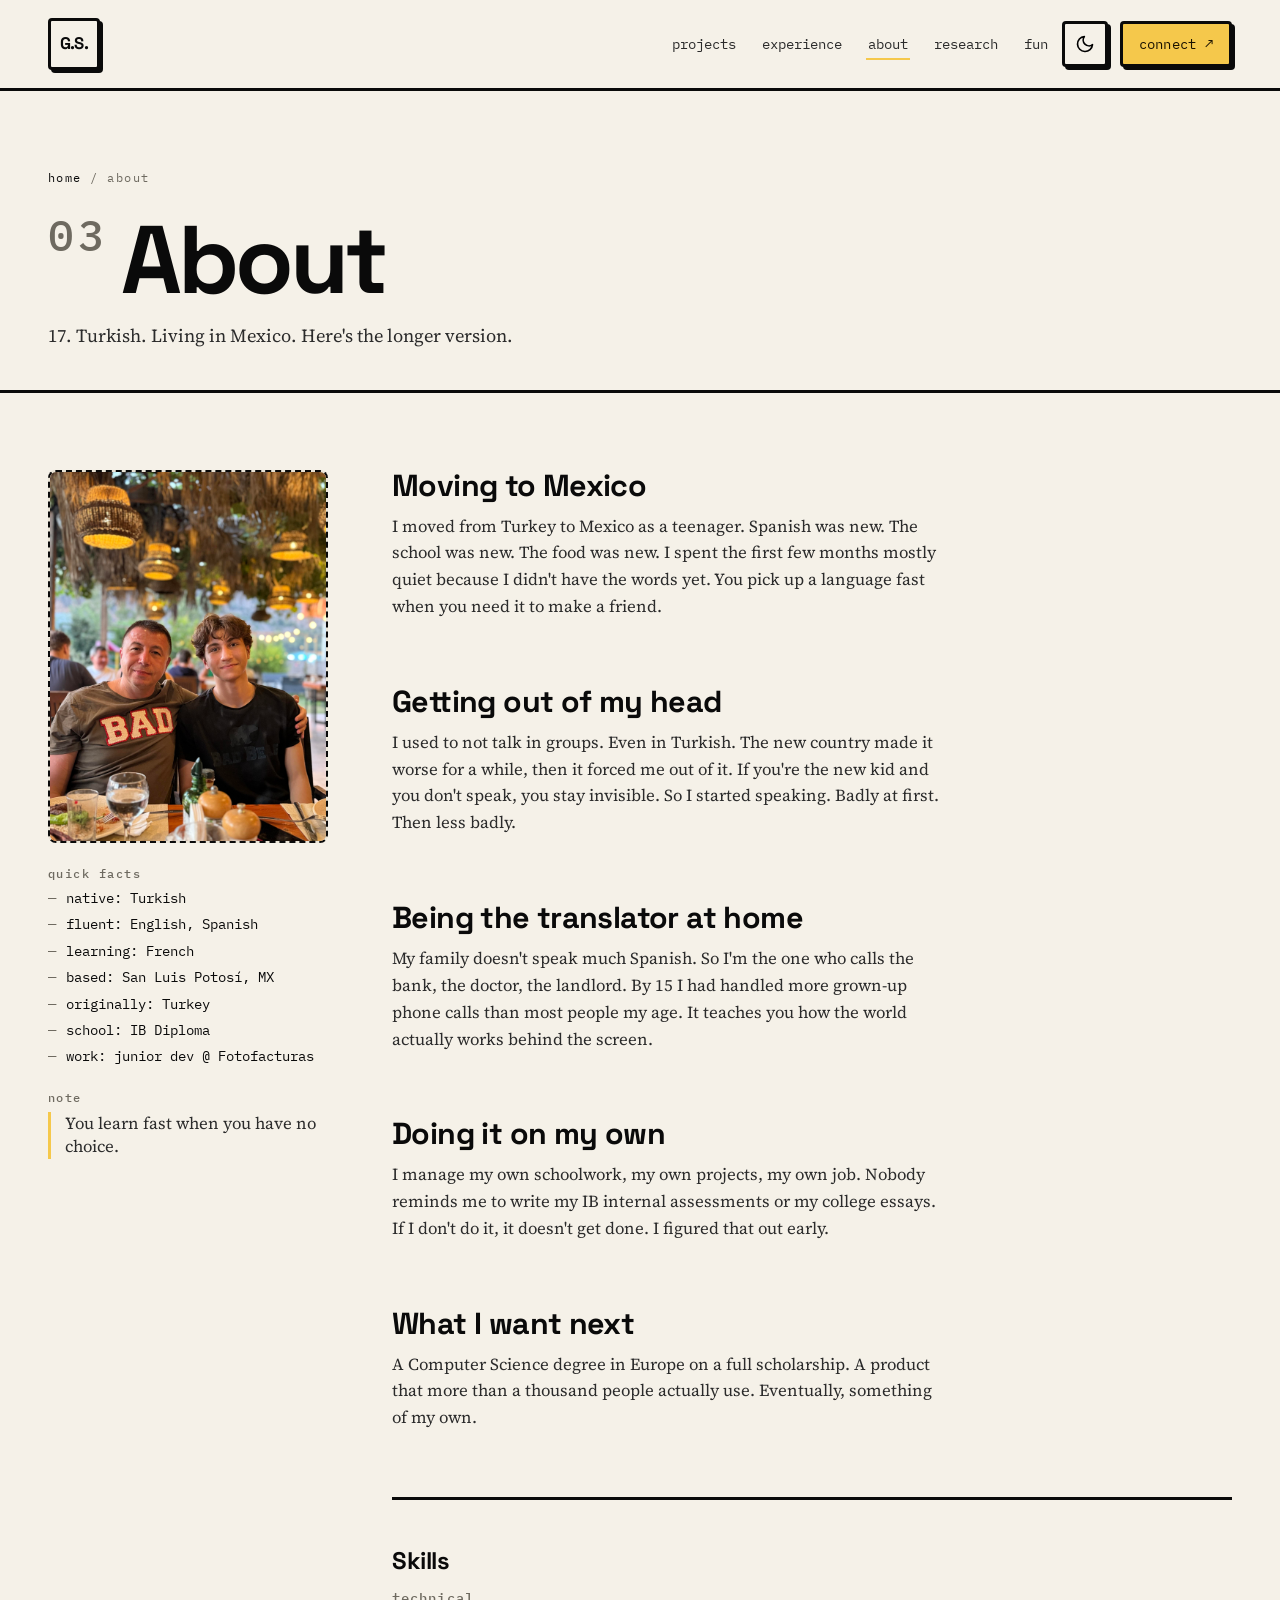
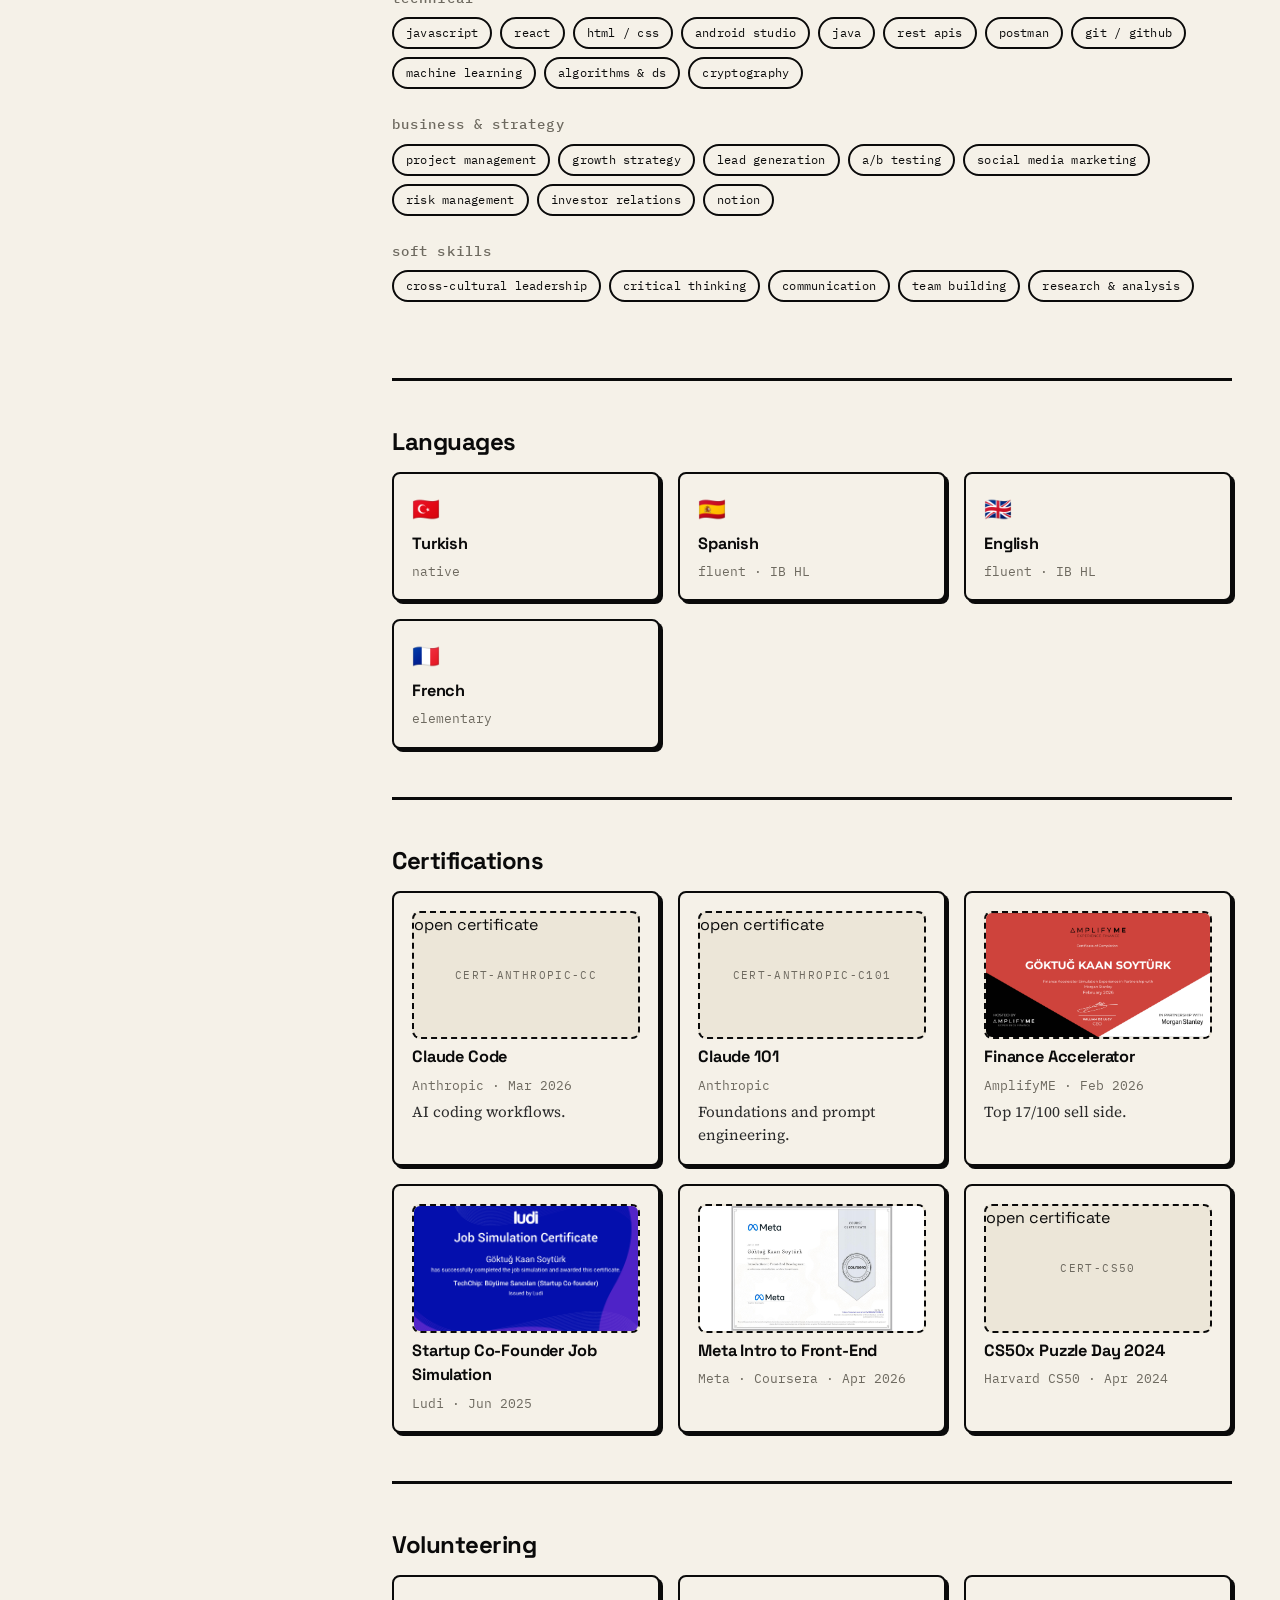
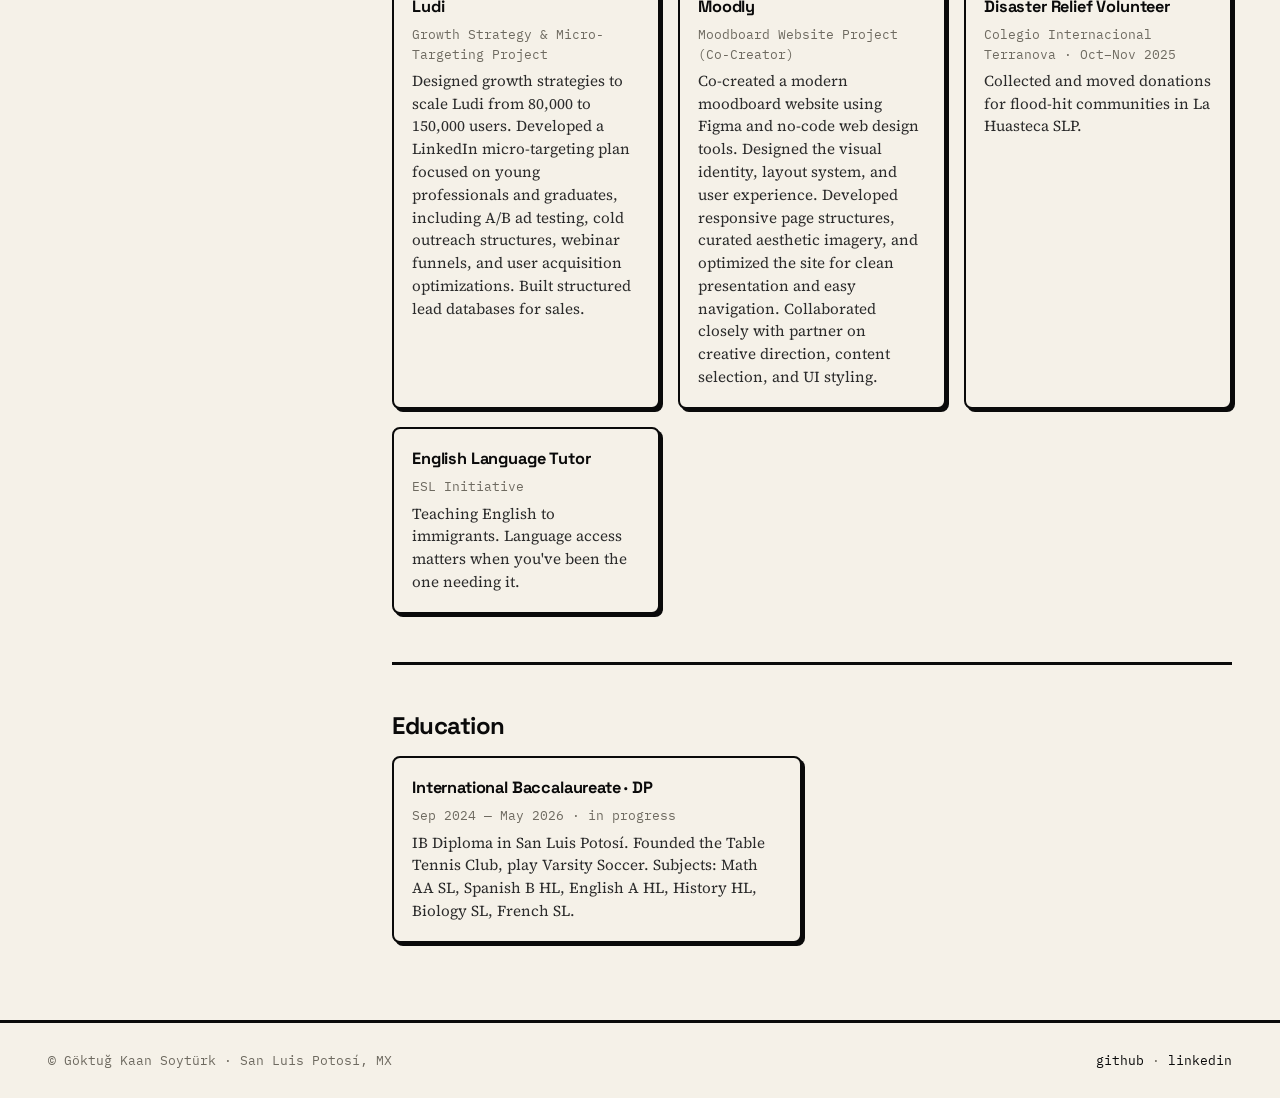
==== about/index.html @ 423036a8 "Website changed completely New layout, design, UX, and a coding approach." ====
<!doctype html>
<html lang="en">
  <head>
    <meta charset="UTF-8" />
    <meta name="viewport" content="width=device-width, initial-scale=1" />
    <title>About — Göktuğ Kaan Soytürk</title>
    <meta
      name="description"
      content="17. Turkish. Living in Mexico. Skills, languages, certifications, education."
    />
    <link rel="shortcut icon" type="image/png" href="/favicon.png" />
    <link rel="preconnect" href="https://fonts.googleapis.com" />
    <link rel="preconnect" href="https://fonts.gstatic.com" crossorigin />
    <link
      href="https://fonts.googleapis.com/css2?family=IBM+Plex+Mono:wght@400;500&family=Source+Serif+4:opsz,wght@8..60,400;8..60,600&family=Space+Grotesk:wght@400;500;600;700&display=swap"
      rel="stylesheet"
    />
    <link rel="stylesheet" href="/assets/css/tokens.css" />
    <link rel="stylesheet" href="/assets/css/base.css" />
    <link rel="stylesheet" href="/assets/css/components.css" />
    <link rel="stylesheet" href="/assets/css/subpage.css" />
    <script>
      (function () {
        var t = localStorage.getItem("gks-theme");
        if (t !== "dark" && t !== "light")
          t = matchMedia("(prefers-color-scheme: dark)").matches
            ? "dark"
            : "light";
        document.documentElement.setAttribute("data-theme", t);
      })();
    </script>
  </head>
  <body>
    <header class="site-nav">
      <a class="monogram" href="/" aria-label="Home">G.S.</a>
      <div class="nav-right">
        <nav class="nav-links" aria-label="Primary">
          <a href="/projects/">projects</a>
          <a href="/experience/">experience</a>
          <a href="/about/">about</a>
          <a href="/research/">research</a>
          <a href="/fun/">fun</a>
        </nav>
        <button class="theme-toggle" type="button" aria-label="Toggle theme">
          <svg
            class="moon"
            viewBox="0 0 24 24"
            fill="none"
            stroke="currentColor"
            stroke-width="2"
            stroke-linecap="round"
            stroke-linejoin="round"
          >
            <path d="M21 12.79A9 9 0 1 1 11.21 3 7 7 0 0 0 21 12.79z" />
          </svg>
          <svg
            class="sun"
            viewBox="0 0 24 24"
            fill="none"
            stroke="currentColor"
            stroke-width="2"
            stroke-linecap="round"
            stroke-linejoin="round"
          >
            <circle cx="12" cy="12" r="4" />
            <path
              d="M12 2v2M12 20v2M4.93 4.93l1.41 1.41M17.66 17.66l1.41 1.41M2 12h2M20 12h2M4.93 19.07l1.41-1.41M17.66 6.34l1.41-1.41"
            />
          </svg>
        </button>
        <a class="btn btn--accent" href="/contact/">connect ↗</a>
      </div>
    </header>

    <main class="subpage">
      <section class="subpage-head">
        <p class="crumb"><a href="/">home</a> / about</p>
        <h1 class="subpage-title"><span class="num">03</span>About</h1>
        <p class="subpage-blurb">
          17. Turkish. Living in Mexico. Here's the longer version.
        </p>
      </section>

      <div class="subpage-body">
        <aside class="sidebar">
          <div
            class="img-slot"
            data-slot="about-portrait"
            style="aspect-ratio: 3/4"
          >
            <img
              src="/assets/img/about/portrait.jpg"
              alt="With my dad in Turkey"
            />
          </div>
          <div>
            <h4>quick facts</h4>
            <ul class="facts">
              <li>native: Turkish</li>
              <li>fluent: English, Spanish</li>
              <li>learning: French</li>
              <li>based: San Luis Potosí, MX</li>
              <li>originally: Turkey</li>
              <li>school: IB Diploma</li>
              <li>work: junior dev @ Fotofacturas</li>
            </ul>
          </div>
          <div>
            <h4>note</h4>
            <p class="quote">You learn fast when you have no choice.</p>
          </div>
        </aside>

        <div class="content">
          <article class="story-block">
            <h3>Moving to Mexico</h3>
            <p>
              I moved from Turkey to Mexico as a teenager. Spanish was new. The
              school was new. The food was new. I spent the first few months
              mostly quiet because I didn't have the words yet. You pick up a
              language fast when you need it to make a friend.
            </p>
          </article>

          <article class="story-block">
            <h3>Getting out of my head</h3>
            <p>
              I used to not talk in groups. Even in Turkish. The new country
              made it worse for a while, then it forced me out of it. If you're
              the new kid and you don't speak, you stay invisible. So I started
              speaking. Badly at first. Then less badly.
            </p>
          </article>

          <article class="story-block">
            <h3>Being the translator at home</h3>
            <p>
              My family doesn't speak much Spanish. So I'm the one who calls the
              bank, the doctor, the landlord. By 15 I had handled more grown-up
              phone calls than most people my age. It teaches you how the world
              actually works behind the screen.
            </p>
          </article>

          <article class="story-block">
            <h3>Doing it on my own</h3>
            <p>
              I manage my own schoolwork, my own projects, my own job. Nobody
              reminds me to write my IB internal assessments or my college
              essays. If I don't do it, it doesn't get done. I figured that out
              early.
            </p>
          </article>

          <article class="story-block">
            <h3>What I want next</h3>
            <p>
              A Computer Science degree in Europe on a full scholarship. A
              product that more than a thousand people actually use. Eventually,
              something of my own.
            </p>
          </article>

          <hr class="divider" />

          <section>
            <h3 style="margin-bottom: 18px">Skills</h3>
            <div class="skill-group">
              <h4>technical</h4>
              <div class="skill-list">
                <span class="pill">JavaScript</span>
                <span class="pill">React</span>
                <span class="pill">HTML / CSS</span>
                <span class="pill">Android Studio</span>
                <span class="pill">Java</span>
                <span class="pill">REST APIs</span>
                <span class="pill">Postman</span>
                <span class="pill">Git / GitHub</span>
                <span class="pill">Machine Learning</span>
                <span class="pill">Algorithms & DS</span>
                <span class="pill">Cryptography</span>
              </div>
            </div>
            <div class="skill-group">
              <h4>business & strategy</h4>
              <div class="skill-list">
                <span class="pill">Project Management</span>
                <span class="pill">Growth Strategy</span>
                <span class="pill">Lead Generation</span>
                <span class="pill">A/B Testing</span>
                <span class="pill">Social Media Marketing</span>
                <span class="pill">Risk Management</span>
                <span class="pill">Investor Relations</span>
                <span class="pill">Notion</span>
              </div>
            </div>
            <div class="skill-group">
              <h4>soft skills</h4>
              <div class="skill-list">
                <span class="pill">Cross-cultural Leadership</span>
                <span class="pill">Critical Thinking</span>
                <span class="pill">Communication</span>
                <span class="pill">Team Building</span>
                <span class="pill">Research & Analysis</span>
              </div>
            </div>
          </section>

          <hr class="divider" />

          <section>
            <h3 style="margin-bottom: 18px">Languages</h3>
            <div class="grid-3">
              <div class="mini-card">
                <span class="mono" style="font-size: 1.4rem">🇹🇷</span>
                <div class="title">Turkish</div>
                <div class="sub">native</div>
              </div>
              <div class="mini-card">
                <span class="mono" style="font-size: 1.4rem">🇪🇸</span>
                <div class="title">Spanish</div>
                <div class="sub">fluent · IB HL</div>
              </div>
              <div class="mini-card">
                <span class="mono" style="font-size: 1.4rem">🇬🇧</span>
                <div class="title">English</div>
                <div class="sub">fluent · IB HL</div>
              </div>
              <div class="mini-card">
                <span class="mono" style="font-size: 1.4rem">🇫🇷</span>
                <div class="title">French</div>
                <div class="sub">elementary</div>
              </div>
            </div>
          </section>

          <hr class="divider" />

          <section>
            <h3 style="margin-bottom: 18px">Certifications</h3>
            <div class="grid-3">
              <a
                class="mini-card"
                href="https://verify.skilljar.com/c/53txmuz8pgyo"
                target="_blank"
                rel="noopener"
              >
                <div
                  class="img-slot"
                  data-slot="cert-anthropic-cc"
                  style="aspect-ratio: 16/9"
                >
                  <object
                    data="/assets/img/certifications/cert-anthropic-cc.pdf"
                    type="application/pdf"
                    aria-label="Claude Code certificate"
                  >
                    <a
                      href="/assets/img/certifications/cert-anthropic-cc.pdf"
                      target="_blank"
                      rel="noopener"
                      >open certificate</a
                    >
                  </object>
                </div>
                <div class="title">Claude Code</div>
                <div class="sub">Anthropic · Mar 2026</div>
                <div class="body">AI coding workflows.</div>
              </a>
              <a
                class="mini-card"
                href="https://verify.skilljar.com/c/r3hp3iyk992i"
                target="_blank"
                rel="noopener"
              >
                <div
                  class="img-slot"
                  data-slot="cert-anthropic-c101"
                  style="aspect-ratio: 16/9"
                >
                  <object
                    data="/assets/img/certifications/cert-anthropic-c101.pdf"
                    type="application/pdf"
                    aria-label="Claude 101 certificate"
                  >
                    <a
                      href="/assets/img/certifications/cert-anthropic-c101.pdf"
                      target="_blank"
                      rel="noopener"
                      >open certificate</a
                    >
                  </object>
                </div>
                <div class="title">Claude 101</div>
                <div class="sub">Anthropic</div>
                <div class="body">Foundations and prompt engineering.</div>
              </a>
              <a
                class="mini-card"
                href="https://my.amplifyme.com/certificate/daec0521-7282-477f-b92e-e64e551c1ff1"
                target="_blank"
                rel="noopener"
              >
                <div
                  class="img-slot"
                  data-slot="cert-amplifyme"
                  style="aspect-ratio: 16/9"
                >
                  <img
                    src="/assets/img/certifications/cert-amplifyme.png"
                    alt="Finance Accelerator certificate"
                    onerror="
                      this.onerror = null;
                      this.src = '/assets/img/placeholder.svg';
                    "
                  />
                </div>
                <div class="title">Finance Accelerator</div>
                <div class="sub">AmplifyME · Feb 2026</div>
                <div class="body">Top 17/100 sell side.</div>
              </a>
              <a
                class="mini-card"
                href="https://app.teachfloor.com/ludi/certificates/PrQJkx1GwNzg30LR"
                target="_blank"
                rel="noopener"
              >
                <div
                  class="img-slot"
                  data-slot="cert-ludi"
                  style="aspect-ratio: 16/9"
                >
                  <img
                    src="/assets/img/certifications/cert-ludi.jpg.png"
                    alt="Ludi certificate"
                    onerror="
                      this.onerror = null;
                      this.src = '/assets/img/placeholder.svg';
                    "
                  />
                </div>
                <div class="title">Startup Co-Founder Job Simulation</div>
                <div class="sub">Ludi · Jun 2025</div>
              </a>
              <a
                class="mini-card"
                href="https://www.coursera.org/account/accomplishments/verify/DCAXMYVHB416"
                target="_blank"
                rel="noopener"
              >
                <div
                  class="img-slot"
                  data-slot="cert-meta"
                  style="aspect-ratio: 16/9"
                >
                  <img
                    src="/assets/img/certifications/cert-meta.jpeg"
                    alt="Meta Front-End certificate"
                    onerror="
                      this.onerror = null;
                      this.src = '/assets/img/placeholder.svg';
                    "
                  />
                </div>
                <div class="title">Meta Intro to Front-End</div>
                <div class="sub">Meta · Coursera · Apr 2026</div>
              </a>
              <a
                class="mini-card"
                href="https://certificates.cs50.io/3ff3d44b-8cac-4486-92b5-12dd41d5f246.pdf"
                target="_blank"
                rel="noopener"
              >
                <div
                  class="img-slot"
                  data-slot="cert-cs50"
                  style="aspect-ratio: 16/9"
                >
                  <object
                    data="/assets/img/certifications/cert-cs50.pdf"
                    type="application/pdf"
                    aria-label="CS50 certificate"
                  >
                    <a
                      href="/assets/img/certifications/cert-cs50.pdf"
                      target="_blank"
                      rel="noopener"
                      >open certificate</a
                    >
                  </object>
                </div>
                <div class="title">CS50x Puzzle Day 2024</div>
                <div class="sub">Harvard CS50 · Apr 2024</div>
              </a>
            </div>
          </section>

          <hr class="divider" />

          <section>
            <h3 style="margin-bottom: 18px">Volunteering</h3>
            <div class="grid-3">
              <div class="mini-card">
                <div class="title">Ludi</div>
                <div class="sub">
                  Growth Strategy &amp; Micro-Targeting Project
                </div>
                <div class="body">
                  Designed growth strategies to scale Ludi from 80,000 to
                  150,000 users. Developed a LinkedIn micro-targeting plan
                  focused on young professionals and graduates, including A/B ad
                  testing, cold outreach structures, webinar funnels, and user
                  acquisition optimizations. Built structured lead databases for
                  sales.
                </div>
              </div>
              <div class="mini-card">
                <div class="title">Moodly</div>
                <div class="sub">Moodboard Website Project (Co-Creator)</div>
                <div class="body">
                  Co-created a modern moodboard website using Figma and no-code
                  web design tools. Designed the visual identity, layout system,
                  and user experience. Developed responsive page structures,
                  curated aesthetic imagery, and optimized the site for clean
                  presentation and easy navigation. Collaborated closely with
                  partner on creative direction, content selection, and UI
                  styling.
                </div>
              </div>
              <div class="mini-card">
                <div class="title">Disaster Relief Volunteer</div>
                <div class="sub">
                  Colegio Internacional Terranova · Oct–Nov 2025
                </div>
                <div class="body">
                  Collected and moved donations for flood-hit communities in La
                  Huasteca SLP.
                </div>
              </div>
              <div class="mini-card">
                <div class="title">English Language Tutor</div>
                <div class="sub">ESL Initiative</div>
                <div class="body">
                  Teaching English to immigrants. Language access matters when
                  you've been the one needing it.
                </div>
              </div>
            </div>
          </section>

          <hr class="divider" />

          <section>
            <h3 style="margin-bottom: 18px">Education</h3>
            <div class="grid-2">
              <div class="mini-card">
                <div class="title">International Baccalaureate · DP</div>
                <div class="sub">Sep 2024 — May 2026 · in progress</div>
                <div class="body">
                  IB Diploma in San Luis Potosí. Founded the Table Tennis Club,
                  play Varsity Soccer. Subjects: Math AA SL, Spanish B HL,
                  English A HL, History HL, Biology SL, French SL.
                </div>
              </div>
            </div>
          </section>
        </div>
      </div>
    </main>

    <footer class="site-footer">
      <span>© Göktuğ Kaan Soytürk · San Luis Potosí, MX</span>
      <span>
        <a
          href="https://github.com/goktugksoyturk"
          target="_blank"
          rel="noopener"
          >github</a
        >
        ·
        <a
          href="https://www.linkedin.com/in/göktuğ-kaan-soytürk/"
          target="_blank"
          rel="noopener"
          >linkedin</a
        >
      </span>
    </footer>

    <script src="/assets/js/utils.js" defer></script>
    <script src="/assets/js/theme.js" defer></script>
    <script src="/assets/js/nav.js" defer></script>
  </body>
</html>
---- assets/css/tokens.css ----
:root {
  --cream: #f5f1e8;
  --cream-soft: #ece6d8;
  --ink: #0a0a0a;
  --ink-soft: #2b2b2b;
  --muted: #6e6a60;
  --accent: #f5c84b;
  --accent-ink: #1a1200;
  --accent-soft: #fce4a3;
  --shadow-ink: rgba(10, 10, 10, 0.18);

  --border-w: 3px;
  --radius-sm: 4px;
  --radius: 8px;
  --radius-lg: 16px;

  --shadow-hard: 6px 6px 0 var(--ink);
  --shadow-hard-sm: 3px 3px 0 var(--ink);
  --shadow-soft: 0 10px 28px rgba(10, 10, 10, 0.08), 0 2px 4px rgba(10, 10, 10, 0.04);

  --font-display: "Space Grotesk", "Inter Tight", system-ui, sans-serif;
  --font-serif: "Source Serif 4", Georgia, serif;
  --font-mono: "IBM Plex Mono", ui-monospace, monospace;

  --max-w: 1240px;
  --gutter: clamp(20px, 4vw, 48px);

  --t-fast: 120ms;
  --t-med: 240ms;
  --t-slow: 420ms;
  --ease: cubic-bezier(0.2, 0.7, 0.2, 1);
}

[data-theme="dark"] {
  --cream: #11100d;
  --cream-soft: #1a1814;
  --ink: #f5f1e8;
  --ink-soft: #d6d2c5;
  --muted: #8a8676;
  --accent: #f5c84b;
  --accent-ink: #1a1200;
  --accent-soft: #2b220c;
  --shadow-ink: rgba(245, 241, 232, 0.12);

  --shadow-hard: 6px 6px 0 var(--ink);
  --shadow-hard-sm: 3px 3px 0 var(--ink);
  --shadow-soft: 0 10px 28px rgba(0, 0, 0, 0.45), 0 2px 4px rgba(0, 0, 0, 0.3);
}
---- assets/css/base.css ----
*, *::before, *::after { box-sizing: border-box; }

html, body { margin: 0; padding: 0; }

html {
  background: var(--cream);
  color: var(--ink);
  font-family: var(--font-display);
  -webkit-font-smoothing: antialiased;
  -moz-osx-font-smoothing: grayscale;
  text-rendering: optimizeLegibility;
}

body {
  min-height: 100svh;
  font-size: 16px;
  line-height: 1.5;
  background: var(--cream);
  color: var(--ink);
  overflow-x: hidden;
}

img, svg { display: block; max-width: 100%; height: auto; }

a {
  color: inherit;
  text-decoration: none;
}

a:focus-visible,
button:focus-visible {
  outline: 3px solid var(--accent);
  outline-offset: 3px;
  border-radius: 2px;
}

h1, h2, h3, h4 {
  margin: 0;
  font-family: var(--font-display);
  font-weight: 700;
  letter-spacing: -0.02em;
  line-height: 1.05;
  color: var(--ink);
}

h1 { font-size: clamp(2.4rem, 6vw, 4.6rem); }
h2 { font-size: clamp(1.8rem, 4vw, 3rem); }
h3 { font-size: clamp(1.2rem, 2vw, 1.5rem); }

p { margin: 0 0 1em 0; }

.serif { font-family: var(--font-serif); }
.mono { font-family: var(--font-mono); }

.container {
  width: 100%;
  max-width: var(--max-w);
  margin: 0 auto;
  padding: 0 var(--gutter);
}

.section {
  padding: clamp(48px, 8vw, 96px) 0;
}

.eyebrow {
  font-family: var(--font-mono);
  font-size: 0.78rem;
  text-transform: uppercase;
  letter-spacing: 0.18em;
  color: var(--muted);
}

::selection {
  background: var(--accent);
  color: var(--accent-ink);
}

@media (prefers-reduced-motion: reduce) {
  *, *::before, *::after {
    animation-duration: 0.001ms !important;
    animation-iteration-count: 1 !important;
    transition-duration: 0.001ms !important;
    scroll-behavior: auto !important;
  }
}
---- assets/css/components.css ----
/* Site nav (shared on every page) */
.site-nav {
  position: sticky;
  top: 0;
  z-index: 50;
  display: flex;
  align-items: center;
  justify-content: space-between;
  padding: 18px var(--gutter);
  background: var(--cream);
  border-bottom: var(--border-w) solid var(--ink);
}

.monogram {
  display: inline-flex;
  align-items: center;
  justify-content: center;
  width: 52px;
  height: 52px;
  background: var(--cream);
  color: var(--ink);
  border: var(--border-w) solid var(--ink);
  border-radius: var(--radius-sm);
  font-family: var(--font-display);
  font-weight: 700;
  font-size: 1.05rem;
  letter-spacing: -0.04em;
  box-shadow: var(--shadow-hard-sm);
  transition:
    transform var(--t-fast) var(--ease),
    box-shadow var(--t-fast) var(--ease);
}
.monogram:hover {
  transform: translate(-2px, -2px);
  box-shadow: 5px 5px 0 var(--ink);
}
.monogram:active {
  transform: translate(2px, 2px);
  box-shadow: 1px 1px 0 var(--ink);
}

.nav-right {
  display: flex;
  align-items: center;
  gap: 12px;
}

.nav-links {
  display: flex;
  gap: 22px;
  font-family: var(--font-mono);
  font-size: 0.85rem;
  text-transform: lowercase;
}
.nav-links a {
  position: relative;
  padding: 4px 2px;
  color: var(--ink-soft);
  transition: color var(--t-fast) var(--ease);
}
.nav-links a::after {
  content: "";
  position: absolute;
  left: 0;
  bottom: -2px;
  height: 2px;
  width: 100%;
  background: var(--accent);
  transform: scaleX(0);
  transform-origin: left;
  transition: transform var(--t-med) var(--ease);
}
.nav-links a:hover {
  color: var(--ink);
}
.nav-links a:hover::after,
.nav-links a[aria-current="page"]::after {
  transform: scaleX(1);
}

@media (max-width: 720px) {
  .nav-links {
    display: none;
  }
}

/* Buttons */
.btn {
  display: inline-flex;
  align-items: center;
  gap: 8px;
  padding: 10px 16px;
  font-family: var(--font-mono);
  font-size: 0.85rem;
  text-transform: lowercase;
  letter-spacing: 0.02em;
  border: var(--border-w) solid var(--ink);
  border-radius: var(--radius-sm);
  background: var(--cream);
  color: var(--ink);
  cursor: pointer;
  box-shadow: var(--shadow-hard-sm);
  transition:
    transform var(--t-fast) var(--ease),
    box-shadow var(--t-fast) var(--ease),
    background var(--t-fast) var(--ease);
}
.btn:hover {
  transform: translate(-2px, -2px);
  box-shadow: 5px 5px 0 var(--ink);
}
.btn:active {
  transform: translate(2px, 2px);
  box-shadow: 1px 1px 0 var(--ink);
}
.btn--accent {
  background: var(--accent);
  color: var(--accent-ink);
}
.btn--ghost {
  background: transparent;
}
.btn--lg {
  padding: 14px 22px;
  font-size: 0.95rem;
}

/* Theme toggle */
.theme-toggle {
  width: 46px;
  height: 46px;
  display: inline-flex;
  align-items: center;
  justify-content: center;
  padding: 0;
  background: var(--cream);
  border: var(--border-w) solid var(--ink);
  border-radius: var(--radius-sm);
  box-shadow: var(--shadow-hard-sm);
  cursor: pointer;
  transition:
    transform var(--t-fast) var(--ease),
    box-shadow var(--t-fast) var(--ease);
}
.theme-toggle:hover {
  transform: translate(-2px, -2px);
  box-shadow: 5px 5px 0 var(--ink);
}
.theme-toggle:active {
  transform: translate(2px, 2px);
  box-shadow: 1px 1px 0 var(--ink);
}
.theme-toggle svg {
  width: 20px;
  height: 20px;
}
.theme-toggle .sun {
  display: none;
}
.theme-toggle .moon {
  display: block;
}
[data-theme="dark"] .theme-toggle .sun {
  display: block;
}
[data-theme="dark"] .theme-toggle .moon {
  display: none;
}

/* Frame — Brayden-style hard-bordered box */
.frame {
  background: var(--cream);
  border: var(--border-w) solid var(--ink);
  border-radius: var(--radius);
  box-shadow: var(--shadow-hard);
  padding: clamp(20px, 3vw, 36px);
}
.frame--soft {
  box-shadow: none;
}
.frame--accent {
  background: var(--accent);
  color: var(--accent-ink);
}

/* Pill / tag */
.pill {
  display: inline-flex;
  align-items: center;
  gap: 6px;
  padding: 5px 12px;
  font-family: var(--font-mono);
  font-size: 0.75rem;
  text-transform: lowercase;
  letter-spacing: 0.02em;
  border: 2px solid var(--ink);
  border-radius: 999px;
  background: var(--cream);
  color: var(--ink);
}
.pill--accent {
  background: var(--accent);
  color: var(--accent-ink);
}
.pill .dot {
  width: 6px;
  height: 6px;
  border-radius: 50%;
  background: var(--ink);
}
.pill--accent .dot {
  background: var(--accent-ink);
}

/* Tag (smaller, square corners) */
.tag {
  display: inline-block;
  padding: 4px 10px;
  font-family: var(--font-mono);
  font-size: 0.72rem;
  text-transform: lowercase;
  letter-spacing: 0.04em;
  border: 2px solid var(--ink);
  background: var(--cream);
  color: var(--ink);
}

/* Card */
.card {
  background: var(--cream);
  border: var(--border-w) solid var(--ink);
  border-radius: var(--radius);
  box-shadow: var(--shadow-hard-sm);
  padding: 24px;
  transition:
    transform var(--t-fast) var(--ease),
    box-shadow var(--t-fast) var(--ease);
}
.card--clickable {
  cursor: pointer;
}
.card--clickable:hover {
  transform: translate(-3px, -3px);
  box-shadow: 6px 6px 0 var(--ink);
}

/* Image slot (placeholder until real image arrives) */
.img-slot {
  position: relative;
  width: 100%;
  background: var(--cream-soft);
  border: 2px dashed var(--ink);
  border-radius: var(--radius);
  overflow: hidden;
  display: flex;
  align-items: center;
  justify-content: center;
}
.img-slot::before {
  content: attr(data-slot);
  position: absolute;
  inset: 0;
  display: flex;
  align-items: center;
  justify-content: center;
  font-family: var(--font-mono);
  font-size: 0.7rem;
  text-transform: uppercase;
  letter-spacing: 0.12em;
  color: var(--muted);
  pointer-events: none;
}
.img-slot img {
  display: block;
  width: 100%;
  height: 100%;
  object-fit: cover;
  image-orientation: from-image;
  position: relative;
  z-index: 1;
}
.img-slot object,
.img-slot iframe,
.img-slot embed {
  display: block;
  width: 100%;
  height: 100%;
  border: 0;
  position: relative;
  z-index: 1;
}
.img-slot img[src=""],
.img-slot img:not([src]) {
  display: none;
}

/* Section divider */
.divider {
  height: var(--border-w);
  background: var(--ink);
  border: 0;
  margin: 0;
}

/* Footer */
.site-footer {
  border-top: var(--border-w) solid var(--ink);
  padding: 28px var(--gutter);
  font-family: var(--font-mono);
  font-size: 0.8rem;
  color: var(--muted);
  display: flex;
  justify-content: space-between;
  flex-wrap: wrap;
  gap: 12px;
}
.site-footer a {
  color: var(--ink);
}
.site-footer a:hover {
  color: var(--ink);
  text-decoration: underline;
}

/* Toast (copy email confirmation) */
.toast {
  position: fixed;
  left: 50%;
  bottom: 32px;
  transform: translateX(-50%) translateY(20px);
  padding: 12px 20px;
  background: var(--ink);
  color: var(--cream);
  font-family: var(--font-mono);
  font-size: 0.85rem;
  border: var(--border-w) solid var(--ink);
  border-radius: var(--radius-sm);
  opacity: 0;
  pointer-events: none;
  transition:
    opacity var(--t-med) var(--ease),
    transform var(--t-med) var(--ease);
  z-index: 100;
}
.toast.show {
  opacity: 1;
  transform: translateX(-50%) translateY(0);
}

/* Visually hidden (accessibility) */
.sr-only {
  position: absolute;
  width: 1px;
  height: 1px;
  padding: 0;
  margin: -1px;
  overflow: hidden;
  clip: rect(0, 0, 0, 0);
  white-space: nowrap;
  border: 0;
}
---- assets/css/subpage.css ----
.subpage {
  display: flex;
  flex-direction: column;
  min-height: 100svh;
}

.subpage-head {
  padding: clamp(40px, 6vw, 80px) var(--gutter) clamp(24px, 4vw, 40px);
  display: flex;
  flex-direction: column;
  gap: 16px;
  border-bottom: var(--border-w) solid var(--ink);
  background: var(--cream);
}
.subpage-head .crumb {
  font-family: var(--font-mono);
  font-size: 0.78rem;
  text-transform: lowercase;
  letter-spacing: 0.12em;
  color: var(--muted);
}
.subpage-head .crumb a { color: var(--ink); }
.subpage-head .crumb a:hover { text-decoration: underline; }

.subpage-title {
  font-size: clamp(2.8rem, 8vw, 6rem);
  font-weight: 700;
  letter-spacing: -0.04em;
  line-height: 0.95;
}
.subpage-title .num {
  font-family: var(--font-mono);
  font-weight: 500;
  font-size: 0.45em;
  letter-spacing: 0.1em;
  color: var(--muted);
  vertical-align: top;
  margin-right: 12px;
}
.subpage-blurb {
  font-family: var(--font-serif);
  font-size: clamp(1rem, 1.5vw, 1.15rem);
  color: var(--ink-soft);
  max-width: 56ch;
  margin: 0;
}

.subpage-body {
  display: grid;
  grid-template-columns: 280px 1fr;
  gap: clamp(32px, 5vw, 64px);
  padding: clamp(40px, 6vw, 80px) var(--gutter);
  flex: 1;
}
@media (max-width: 900px) {
  .subpage-body {
    grid-template-columns: 1fr;
  }
}

.sidebar {
  display: flex;
  flex-direction: column;
  gap: 24px;
  position: sticky;
  top: 100px;
  align-self: start;
  height: max-content;
}
@media (max-width: 900px) {
  .sidebar { position: static; }
}

.sidebar h4 {
  font-family: var(--font-mono);
  font-size: 0.78rem;
  text-transform: lowercase;
  letter-spacing: 0.12em;
  color: var(--muted);
  margin-bottom: 8px;
  font-weight: 500;
}

.sidebar .facts {
  list-style: none;
  padding: 0;
  margin: 0;
  display: grid;
  gap: 6px;
  font-family: var(--font-mono);
  font-size: 0.85rem;
}
.sidebar .facts li {
  display: flex;
  gap: 10px;
}
.sidebar .facts li::before {
  content: "—";
  color: var(--muted);
}

.sidebar .quote {
  font-family: var(--font-serif);
  font-size: 1.05rem;
  line-height: 1.4;
  color: var(--ink-soft);
  border-left: 3px solid var(--accent);
  padding-left: 14px;
}

/* Content blocks */
.content {
  display: flex;
  flex-direction: column;
  gap: clamp(24px, 4vw, 48px);
}

.story-block h3 {
  font-size: clamp(1.4rem, 2.4vw, 1.9rem);
  margin-bottom: 12px;
  letter-spacing: -0.02em;
}
.story-block p {
  font-family: var(--font-serif);
  font-size: 1.05rem;
  line-height: 1.6;
  color: var(--ink-soft);
  max-width: 62ch;
}

/* Timeline (experience) */
.timeline {
  display: flex;
  flex-direction: column;
  gap: 20px;
}
.timeline-item {
  position: relative;
  display: grid;
  grid-template-columns: 140px 1fr;
  gap: 24px;
  padding: 24px;
  background: var(--cream);
  border: var(--border-w) solid var(--ink);
  border-radius: var(--radius);
  box-shadow: var(--shadow-hard-sm);
  cursor: pointer;
  transition: transform var(--t-fast) var(--ease), box-shadow var(--t-fast) var(--ease);
}
.timeline-item:hover {
  transform: translate(-2px, -2px);
  box-shadow: 5px 5px 0 var(--ink);
}
@media (max-width: 640px) {
  .timeline-item { grid-template-columns: 1fr; gap: 12px; }
}

.timeline-toggle {
  position: absolute;
  top: 16px;
  right: 18px;
  width: 32px;
  height: 32px;
  display: inline-flex;
  align-items: center;
  justify-content: center;
  border: 2px solid var(--ink);
  border-radius: 50%;
  background: var(--cream);
  font-family: var(--font-mono);
  font-size: 1.1rem;
  line-height: 1;
  pointer-events: none;
  transition: transform var(--t-fast) var(--ease), background var(--t-fast) var(--ease);
}
.timeline-item[aria-expanded="true"] .timeline-toggle {
  background: var(--accent);
  transform: rotate(45deg);
}

.timeline-extra {
  display: none;
  grid-column: 1 / -1;
  padding-top: 16px;
  margin-top: 4px;
  border-top: 2px dashed var(--ink);
}
.timeline-item[aria-expanded="true"] .timeline-extra { display: block; }
.timeline-extra .more-desc {
  font-family: var(--font-serif);
  font-size: 0.98rem;
  line-height: 1.6;
  color: var(--ink-soft);
  margin: 0 0 12px 0;
}
.timeline-extra ul {
  list-style: none;
  padding: 0;
  margin: 0;
  display: grid;
  gap: 8px;
  font-family: var(--font-mono);
  font-size: 0.85rem;
  color: var(--ink-soft);
}
.timeline-extra ul li::before {
  content: "→ ";
  color: var(--accent);
}
.timeline-date {
  font-family: var(--font-mono);
  font-size: 0.85rem;
  color: var(--muted);
}
.timeline-role {
  font-size: 1.15rem;
  font-weight: 700;
  margin-bottom: 2px;
  letter-spacing: -0.01em;
}
.timeline-company {
  font-family: var(--font-mono);
  font-size: 0.85rem;
  color: var(--ink-soft);
  margin-bottom: 12px;
}
.timeline-desc {
  font-family: var(--font-serif);
  font-size: 0.98rem;
  line-height: 1.55;
  color: var(--ink-soft);
  margin-bottom: 14px;
}
.timeline-tags {
  display: flex;
  flex-wrap: wrap;
  gap: 6px;
}

/* Grid layouts */
.grid-3 {
  display: grid;
  grid-template-columns: repeat(auto-fill, minmax(260px, 1fr));
  gap: 18px;
}
.grid-2 {
  display: grid;
  grid-template-columns: repeat(auto-fill, minmax(360px, 1fr));
  gap: 20px;
}

/* About-specific groups */
.skill-group { margin-bottom: 28px; }
.skill-group h4 {
  font-family: var(--font-mono);
  font-size: 0.85rem;
  text-transform: lowercase;
  letter-spacing: 0.08em;
  color: var(--muted);
  margin-bottom: 12px;
  font-weight: 500;
}
.skill-list {
  display: flex;
  flex-wrap: wrap;
  gap: 8px;
}

/* Cert / volunteer / education cards */
.mini-card {
  padding: 18px;
  background: var(--cream);
  border: 2px solid var(--ink);
  border-radius: var(--radius);
  display: flex;
  flex-direction: column;
  gap: 6px;
  box-shadow: var(--shadow-hard-sm);
}
.mini-card .title {
  font-weight: 700;
  font-size: 1.02rem;
  letter-spacing: -0.01em;
}
.mini-card .sub {
  font-family: var(--font-mono);
  font-size: 0.8rem;
  color: var(--muted);
}
.mini-card .body {
  font-family: var(--font-serif);
  font-size: 0.95rem;
  color: var(--ink-soft);
  line-height: 1.5;
}

/* Big contact CTA */
.contact-hero {
  padding: clamp(60px, 12vw, 140px) 0;
}
.contact-hero h1 {
  font-size: clamp(3rem, 10vw, 8rem);
  line-height: 0.92;
  margin-bottom: 24px;
}
.contact-hero .sub {
  font-family: var(--font-serif);
  font-size: clamp(1.1rem, 2vw, 1.4rem);
  color: var(--ink-soft);
  max-width: 40ch;
  margin-bottom: 36px;
}
.contact-actions {
  display: flex;
  flex-wrap: wrap;
  gap: 14px;
}

/* Fun page */
.fun-grid {
  display: grid;
  grid-template-columns: repeat(12, 1fr);
  gap: 18px;
}
.fun-grid .frame { grid-column: span 6; }
@media (max-width: 900px) {
  .fun-grid .frame,
  .fun-grid .frame[style*="grid-column"] { grid-column: span 12 !important; }
}

.hobbies-grid {
  display: grid;
  grid-template-columns: repeat(5, 1fr);
  gap: 14px;
}
@media (max-width: 900px) {
  .hobbies-grid { grid-template-columns: repeat(2, 1fr); }
}
@media (max-width: 480px) {
  .hobbies-grid { grid-template-columns: 1fr; }
}

.hobby-card {
  display: flex;
  flex-direction: column;
  gap: 8px;
  padding: 8px;
  background: var(--cream);
  border: 2px solid var(--ink);
  border-radius: var(--radius);
  box-shadow: var(--shadow-hard-sm);
  cursor: pointer;
  text-align: left;
  font: inherit;
  color: inherit;
  width: 100%;
  transition: transform var(--t-fast) var(--ease), box-shadow var(--t-fast) var(--ease);
}
.hobby-card:hover {
  transform: translate(-3px, -3px);
  box-shadow: 6px 6px 0 var(--ink);
}
.hobby-card .img-slot.fun-image { margin: 0; }
.hobby-label {
  margin: 0;
  padding: 0 4px 4px;
  font-family: var(--font-mono);
  font-size: 0.85rem;
}
.fun-image {
  aspect-ratio: 4 / 3;
  margin-top: 14px;
}
.fact-list {
  list-style: none;
  padding: 0;
  margin: 0;
  display: grid;
  gap: 10px;
  font-family: var(--font-serif);
  font-size: 1.02rem;
  color: var(--ink-soft);
}
.fact-list li {
  padding-left: 22px;
  position: relative;
}
.fact-list li::before {
  content: "→";
  position: absolute;
  left: 0;
  top: 0;
  color: var(--accent);
  font-family: var(--font-mono);
}
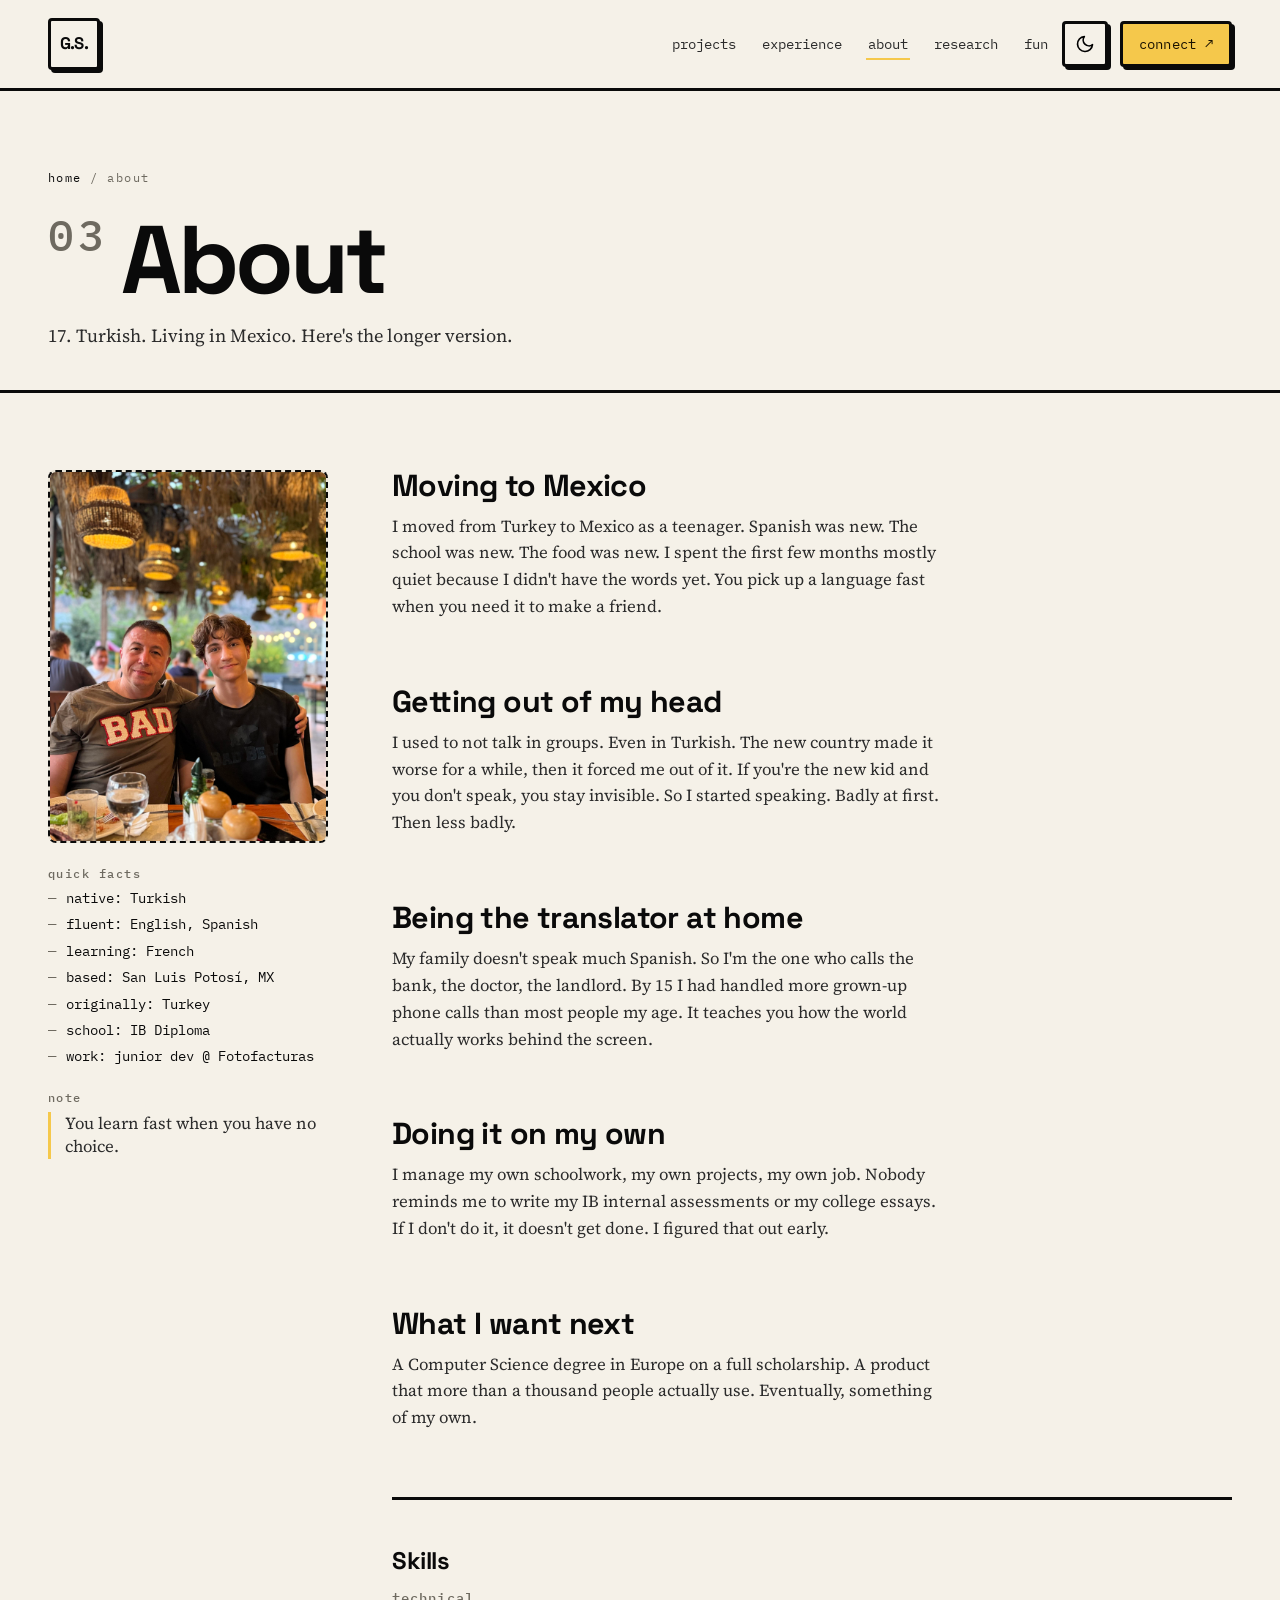
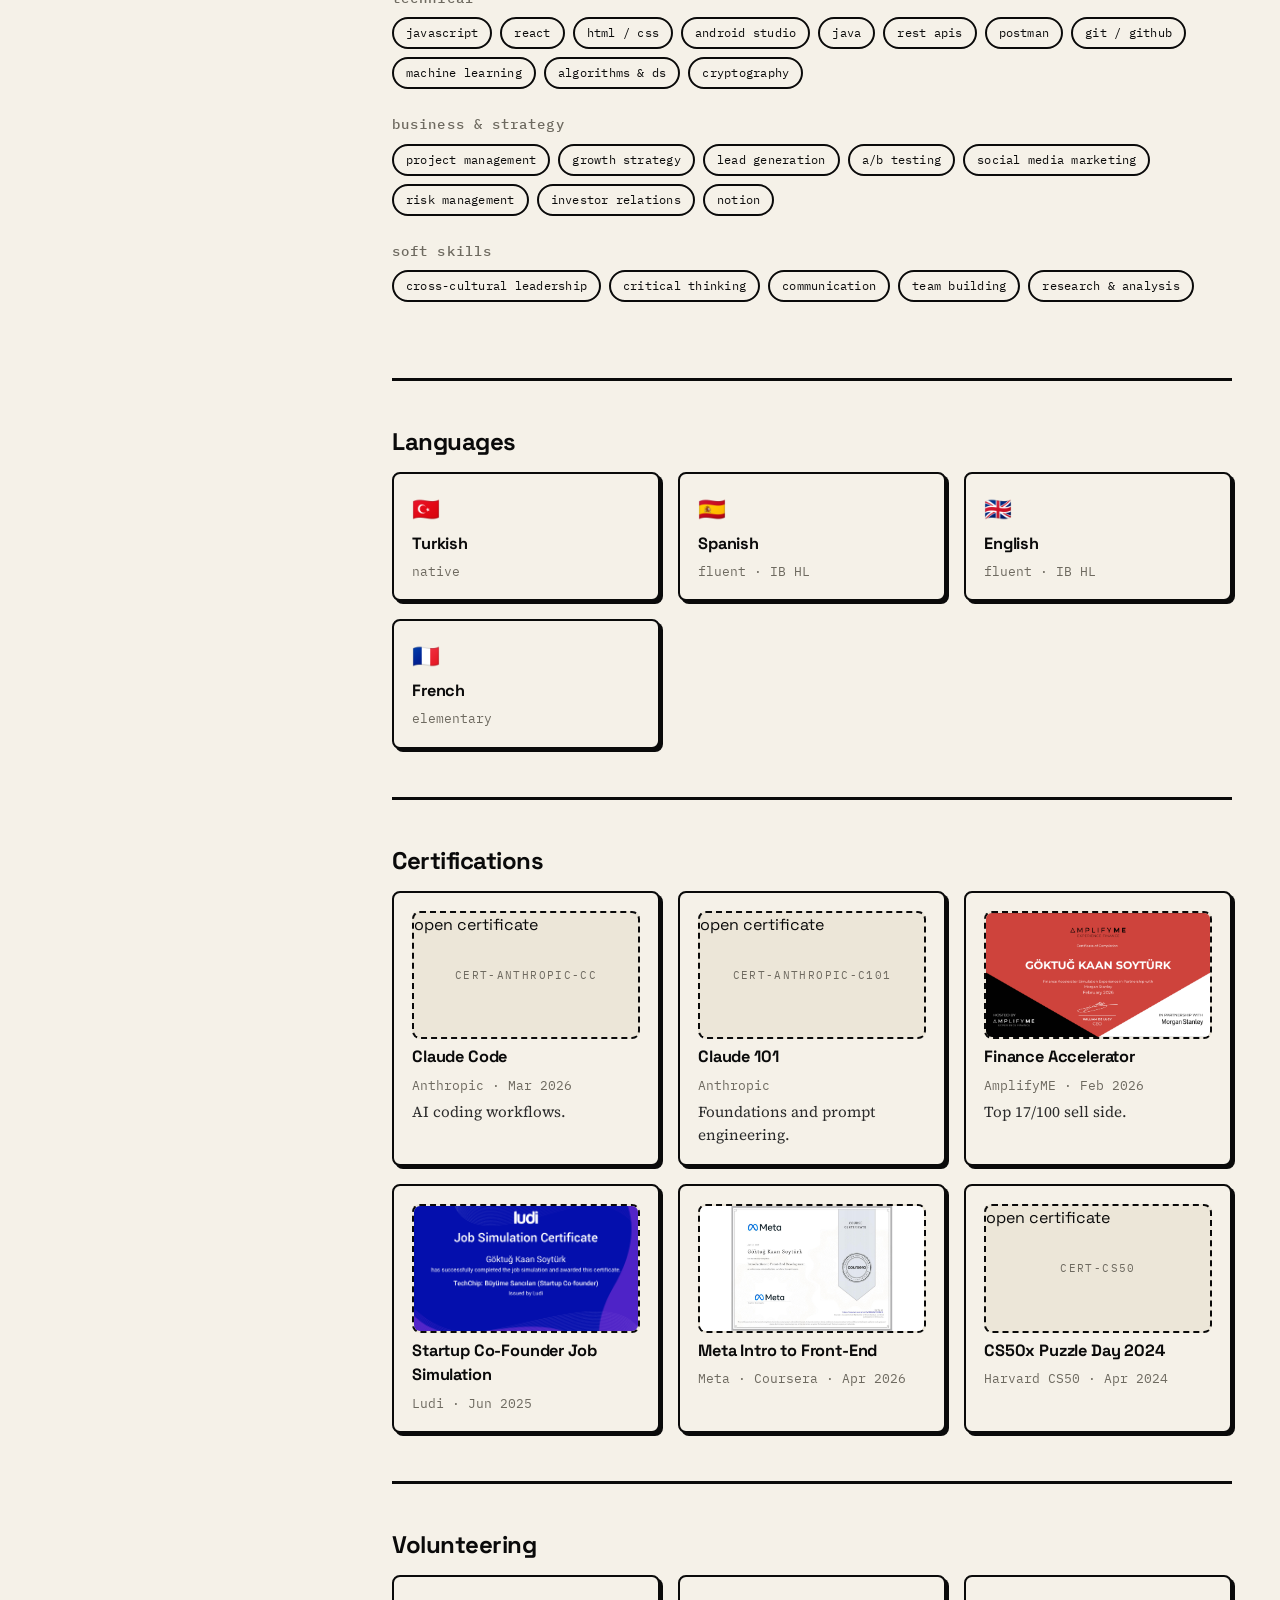
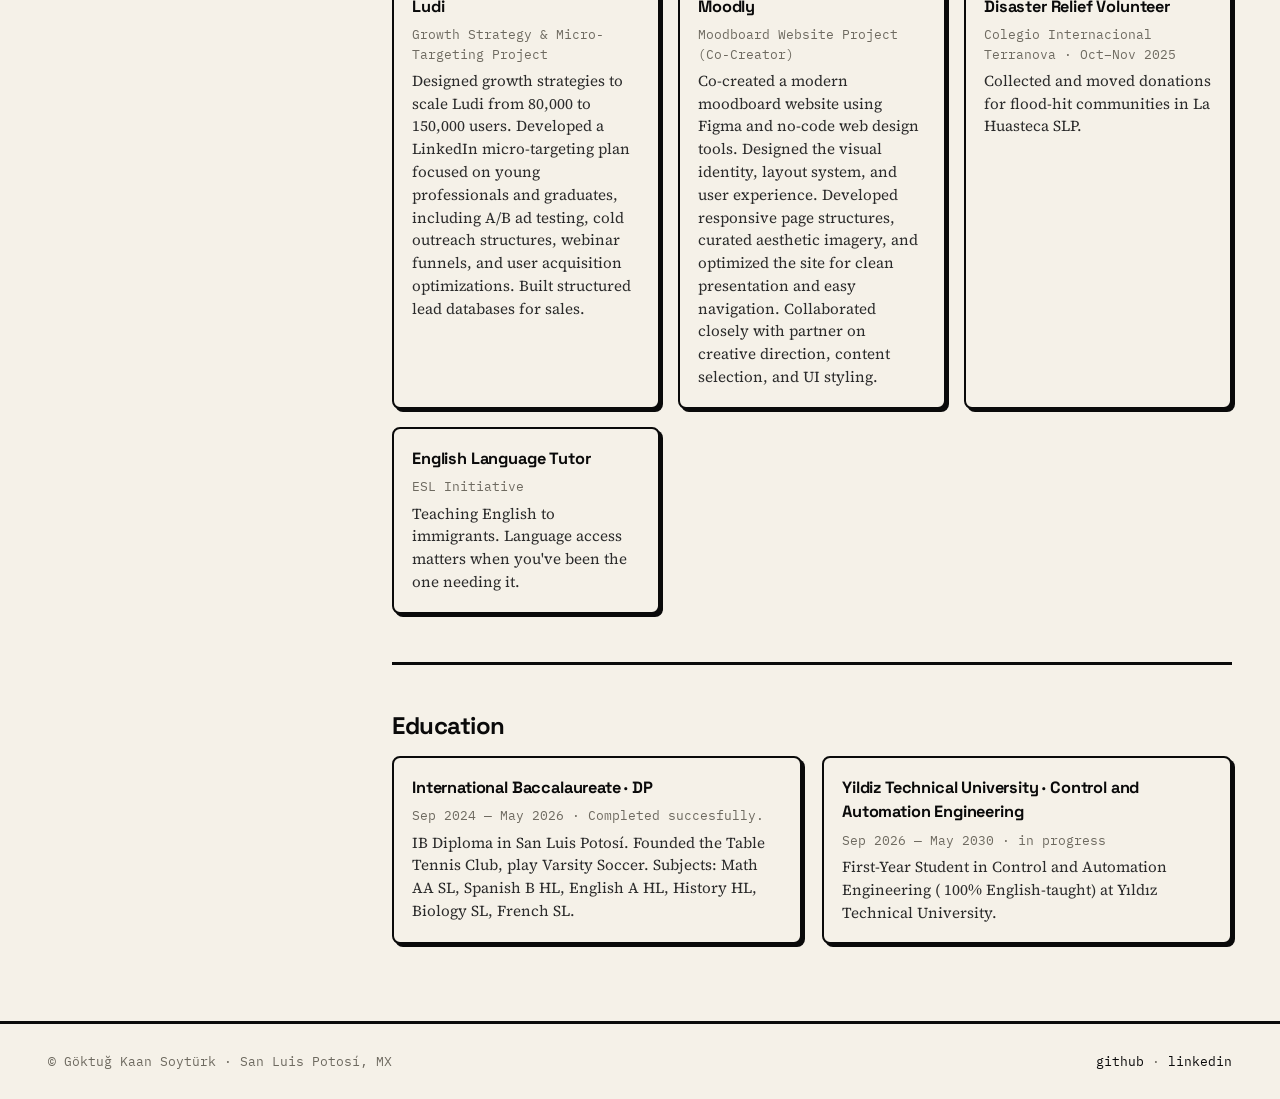
==== commit 2c1055f7: "Education update Completed IB. Started university at YTU." ====
--- a/about/index.html
+++ b/about/index.html
@@ -455,11 +455,18 @@
             <div class="grid-2">
               <div class="mini-card">
                 <div class="title">International Baccalaureate · DP</div>
-                <div class="sub">Sep 2024 — May 2026 · in progress</div>
+                <div class="sub">Sep 2024 — May 2026 · Completed succesfully. </div>
                 <div class="body">
                   IB Diploma in San Luis Potosí. Founded the Table Tennis Club,
                   play Varsity Soccer. Subjects: Math AA SL, Spanish B HL,
                   English A HL, History HL, Biology SL, French SL.
+                </div>
+              </div>
+              <div class="mini-card">
+                <div class="title">Yildiz Technical University · Control and Automation Engineering</div>
+                <div class="sub">Sep 2026 — May 2030 · in progress</div>
+                <div class="body">
+First-Year Student in Control and Automation Engineering ( 100% English-taught) at Yıldız Technical University.
                 </div>
               </div>
             </div>
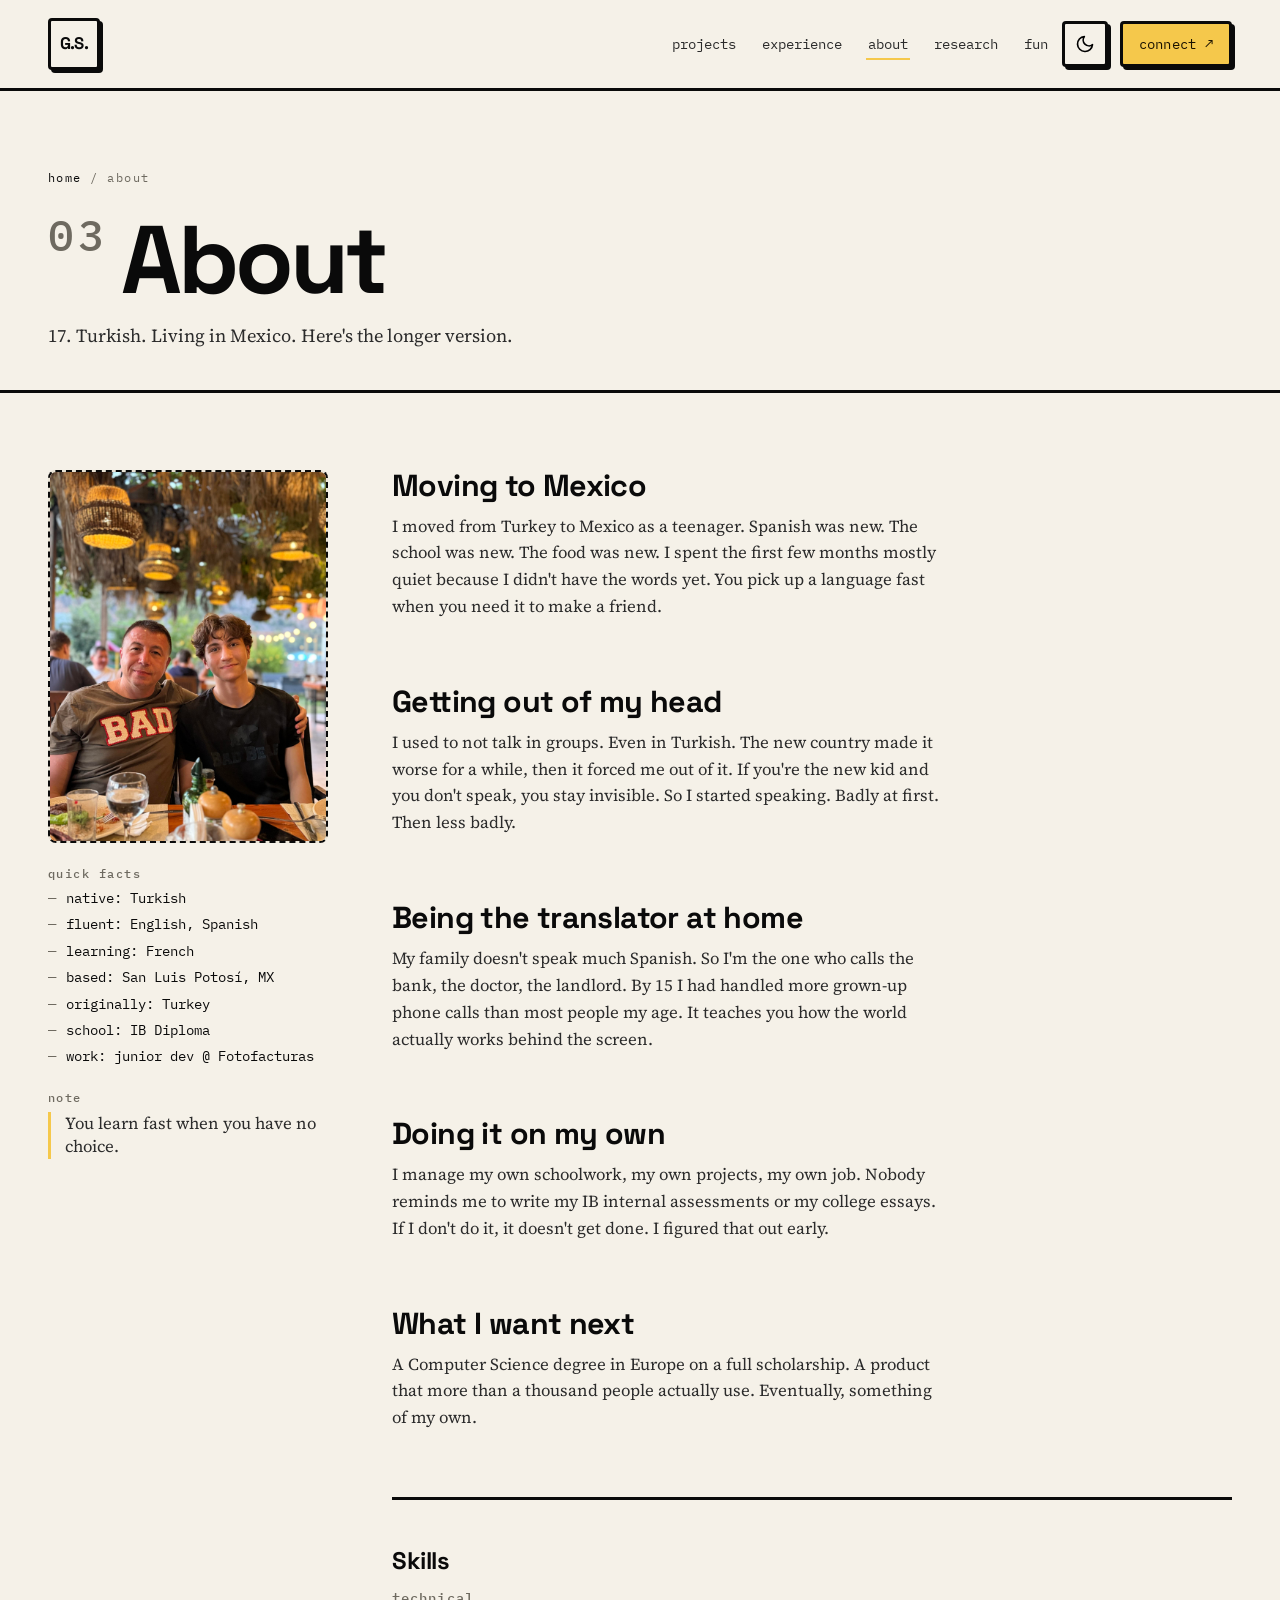
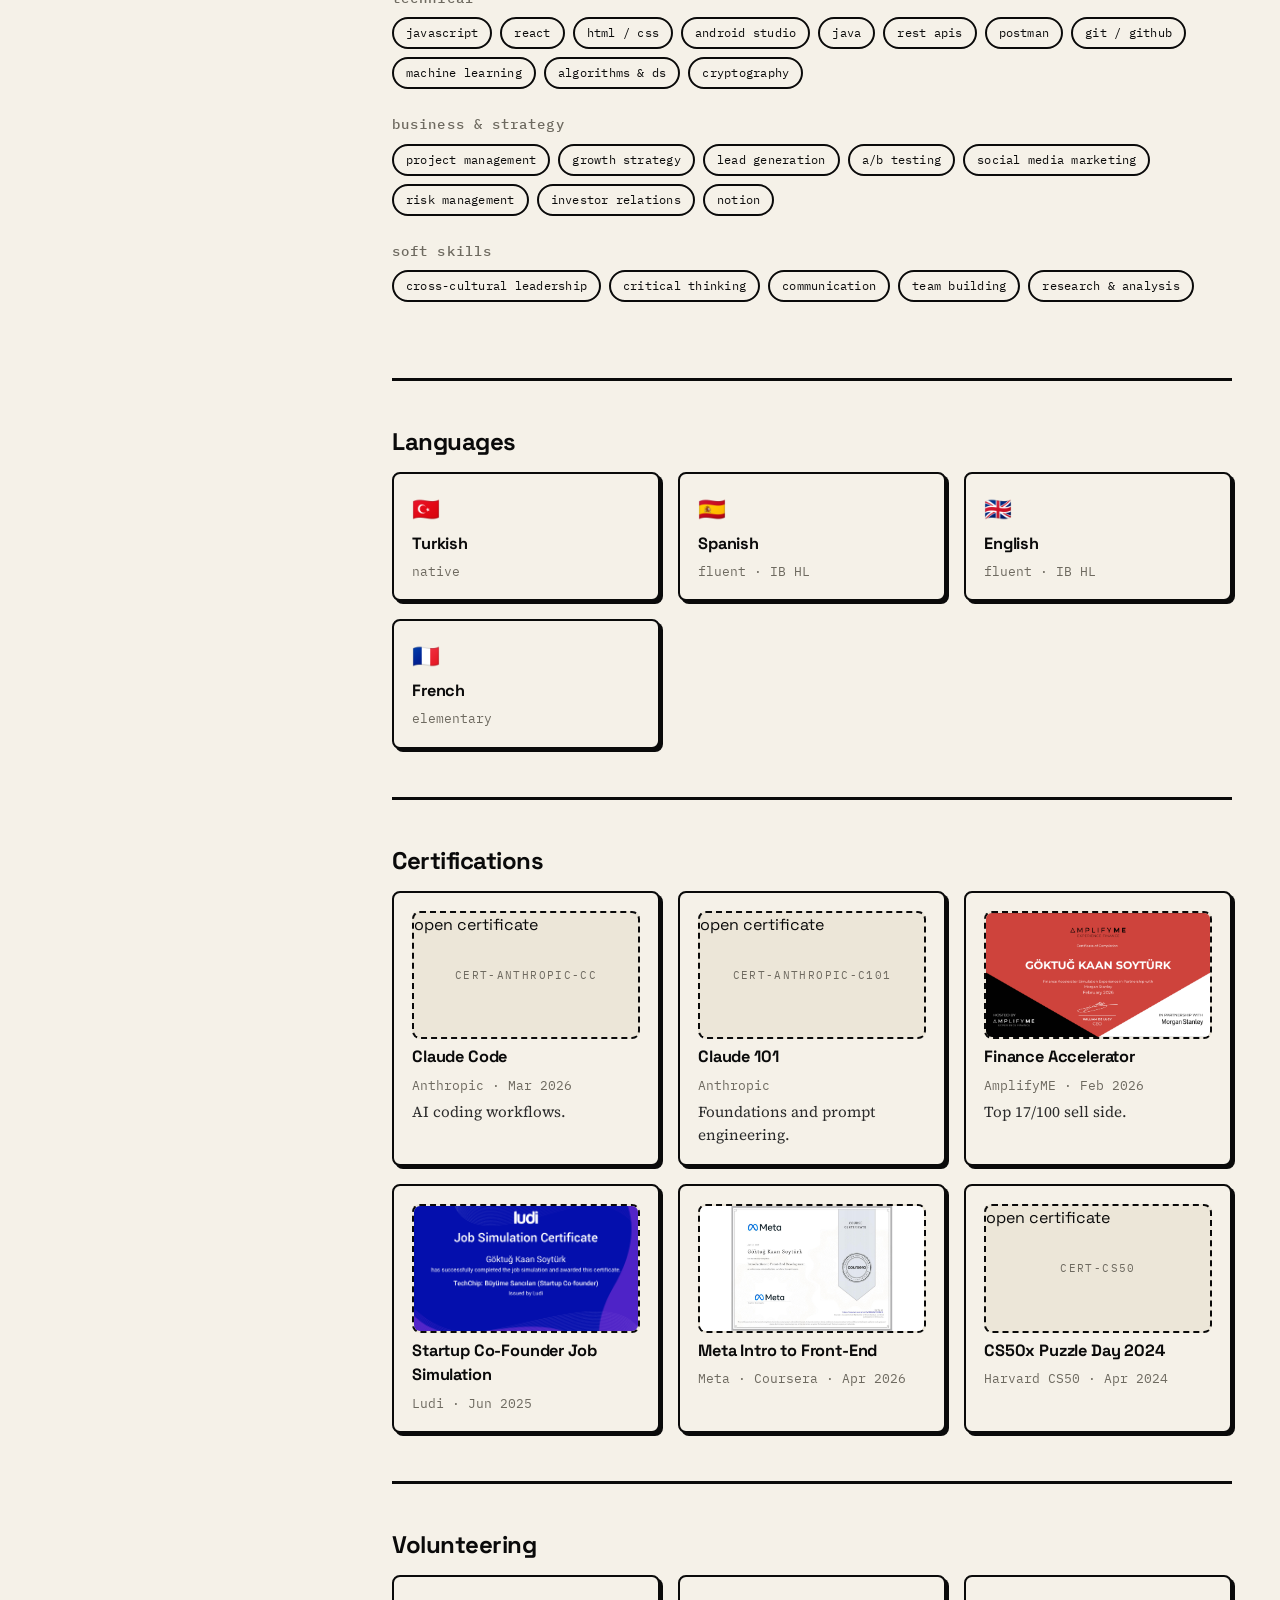
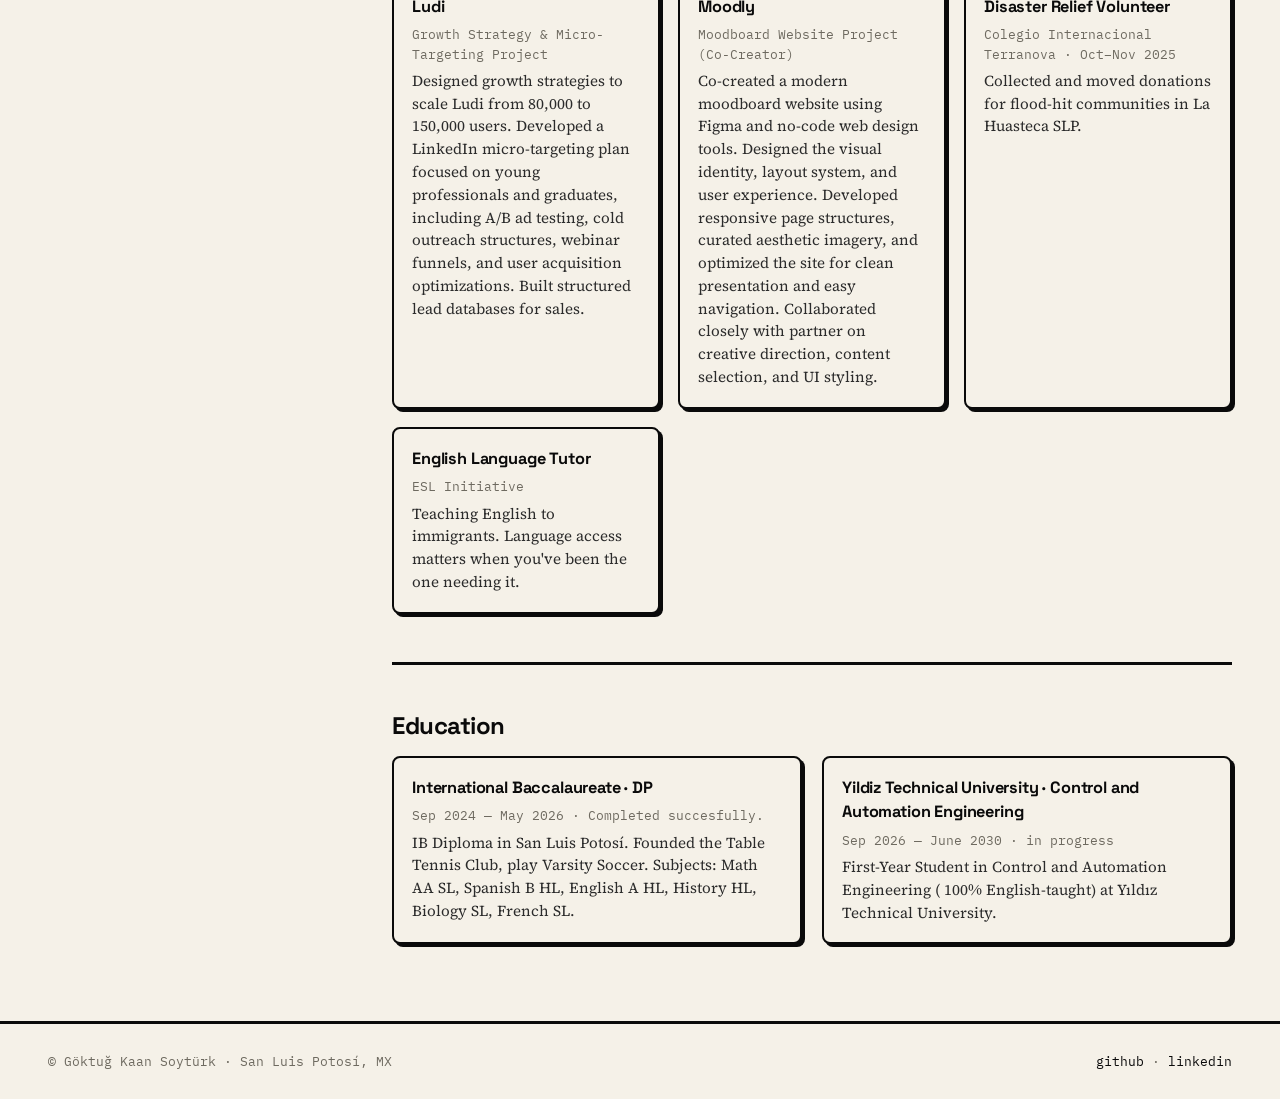
==== commit a105c749: "Updates" ====
--- a/about/index.html
+++ b/about/index.html
@@ -464,9 +464,9 @@
               </div>
               <div class="mini-card">
                 <div class="title">Yildiz Technical University · Control and Automation Engineering</div>
-                <div class="sub">Sep 2026 — May 2030 · in progress</div>
+                <div class="sub">Sep 2026 — June 2030 · in progress</div>
                 <div class="body">
-First-Year Student in Control and Automation Engineering ( 100% English-taught) at Yıldız Technical University.
+                  First-Year Student in Control and Automation Engineering ( 100% English-taught) at Yıldız Technical University.
                 </div>
               </div>
             </div>
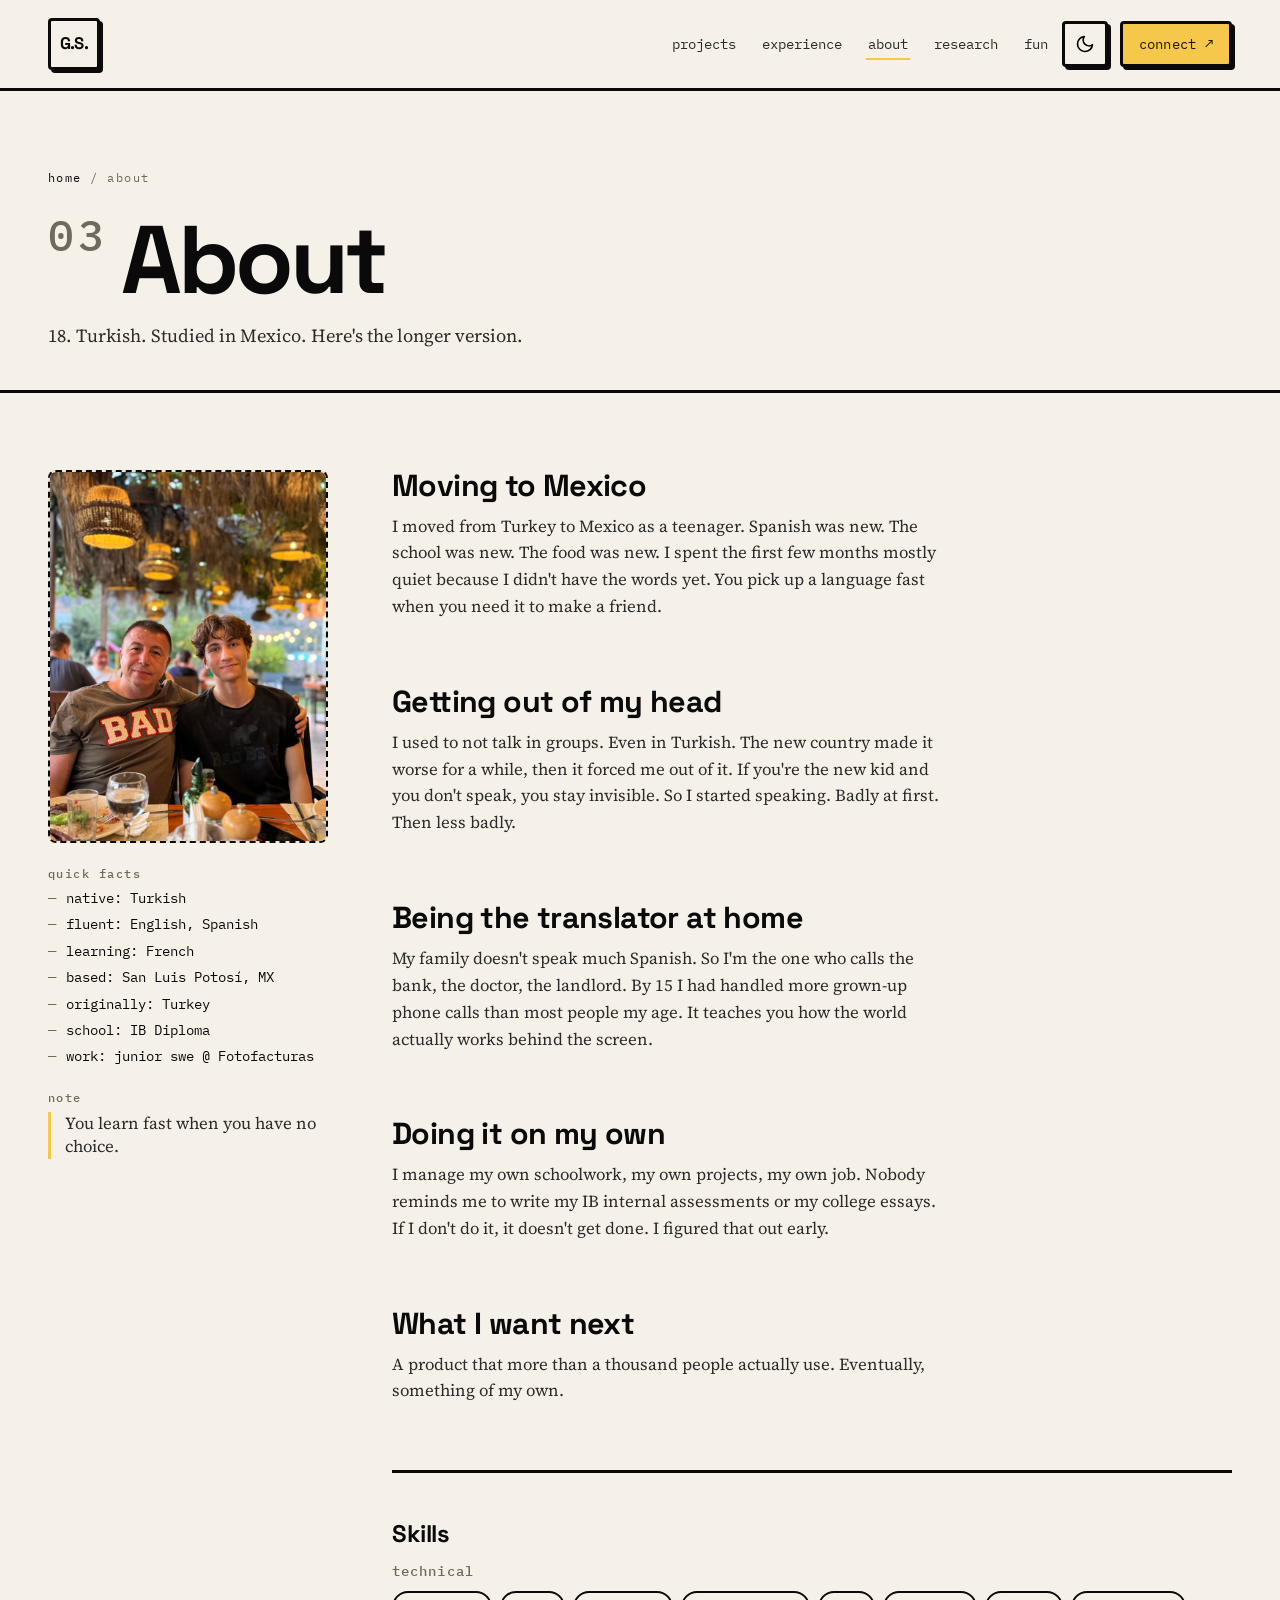
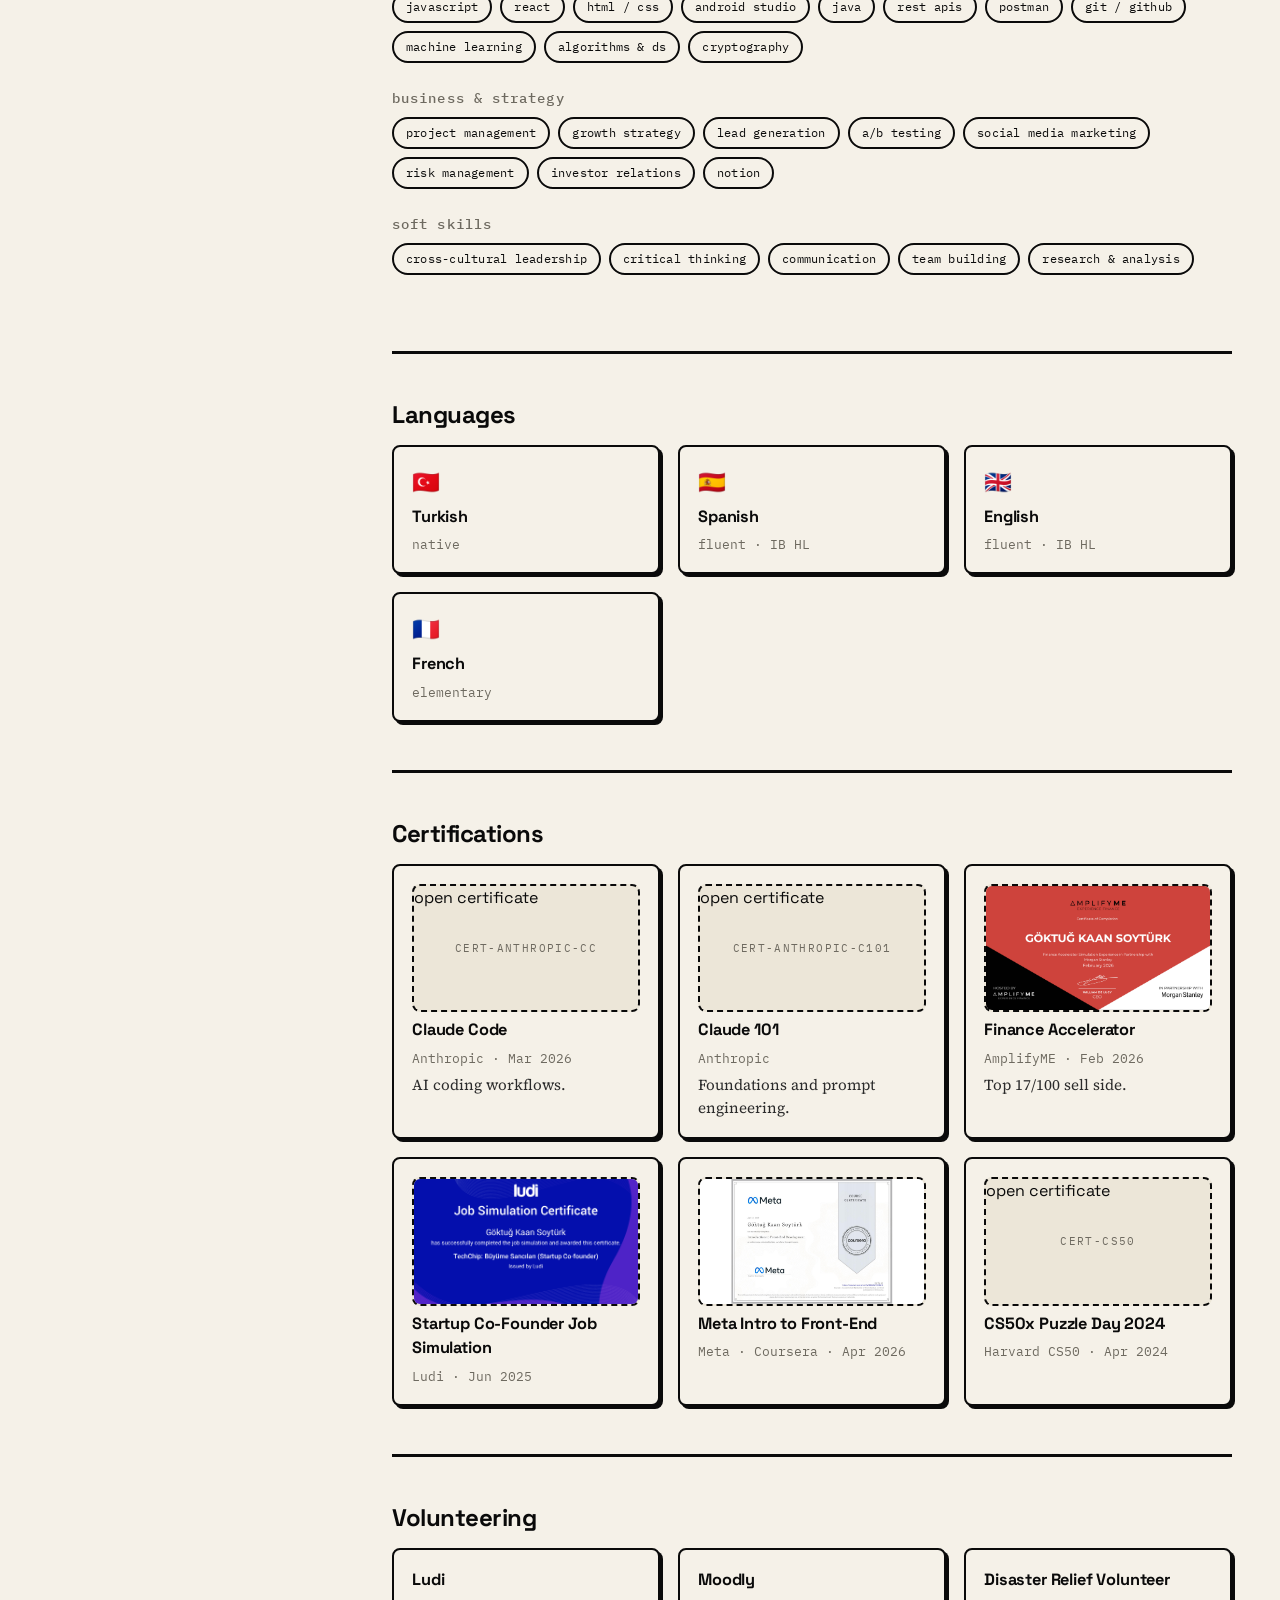
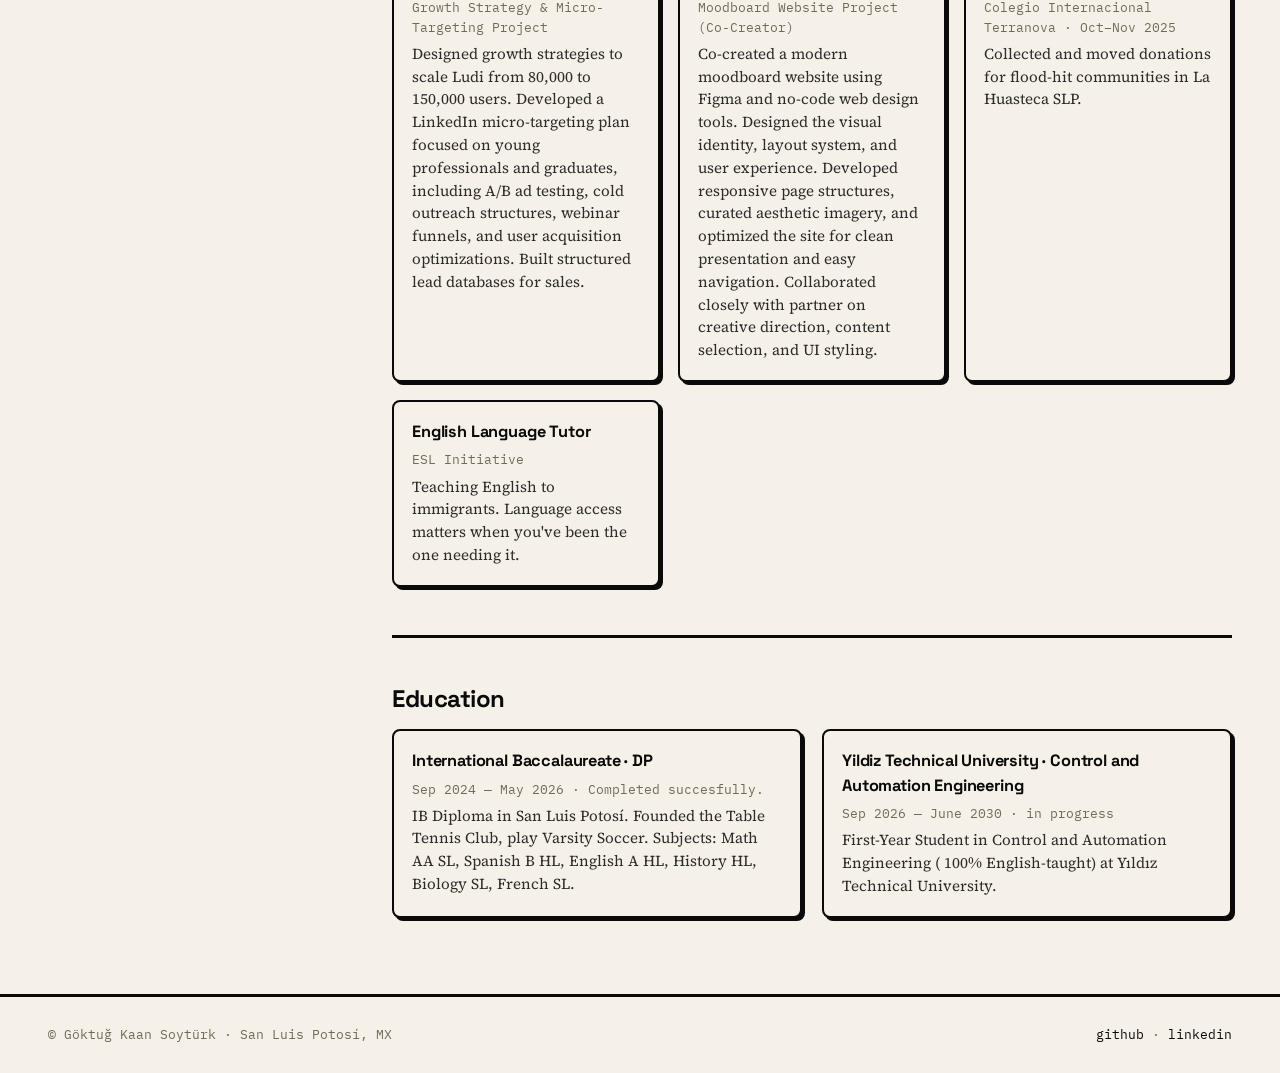
==== commit 761f6353: "Update personal details in about page" ====
--- a/about/index.html
+++ b/about/index.html
@@ -6,7 +6,7 @@
     <title>About — Göktuğ Kaan Soytürk</title>
     <meta
       name="description"
-      content="17. Turkish. Living in Mexico. Skills, languages, certifications, education."
+      content="18. Turkish. Living in Mexico. Skills, languages, certifications, education."
     />
     <link rel="shortcut icon" type="image/png" href="/favicon.png" />
     <link rel="preconnect" href="https://fonts.googleapis.com" />
@@ -77,7 +77,7 @@
         <p class="crumb"><a href="/">home</a> / about</p>
         <h1 class="subpage-title"><span class="num">03</span>About</h1>
         <p class="subpage-blurb">
-          17. Turkish. Living in Mexico. Here's the longer version.
+          18. Turkish. Studied in Mexico. Here's the longer version.
         </p>
       </section>
 
@@ -102,7 +102,7 @@
               <li>based: San Luis Potosí, MX</li>
               <li>originally: Turkey</li>
               <li>school: IB Diploma</li>
-              <li>work: junior dev @ Fotofacturas</li>
+              <li>work: junior swe @ Fotofacturas</li>
             </ul>
           </div>
           <div>
@@ -155,8 +155,7 @@
           <article class="story-block">
             <h3>What I want next</h3>
             <p>
-              A Computer Science degree in Europe on a full scholarship. A
-              product that more than a thousand people actually use. Eventually,
+              A product that more than a thousand people actually use. Eventually,
               something of my own.
             </p>
           </article>
